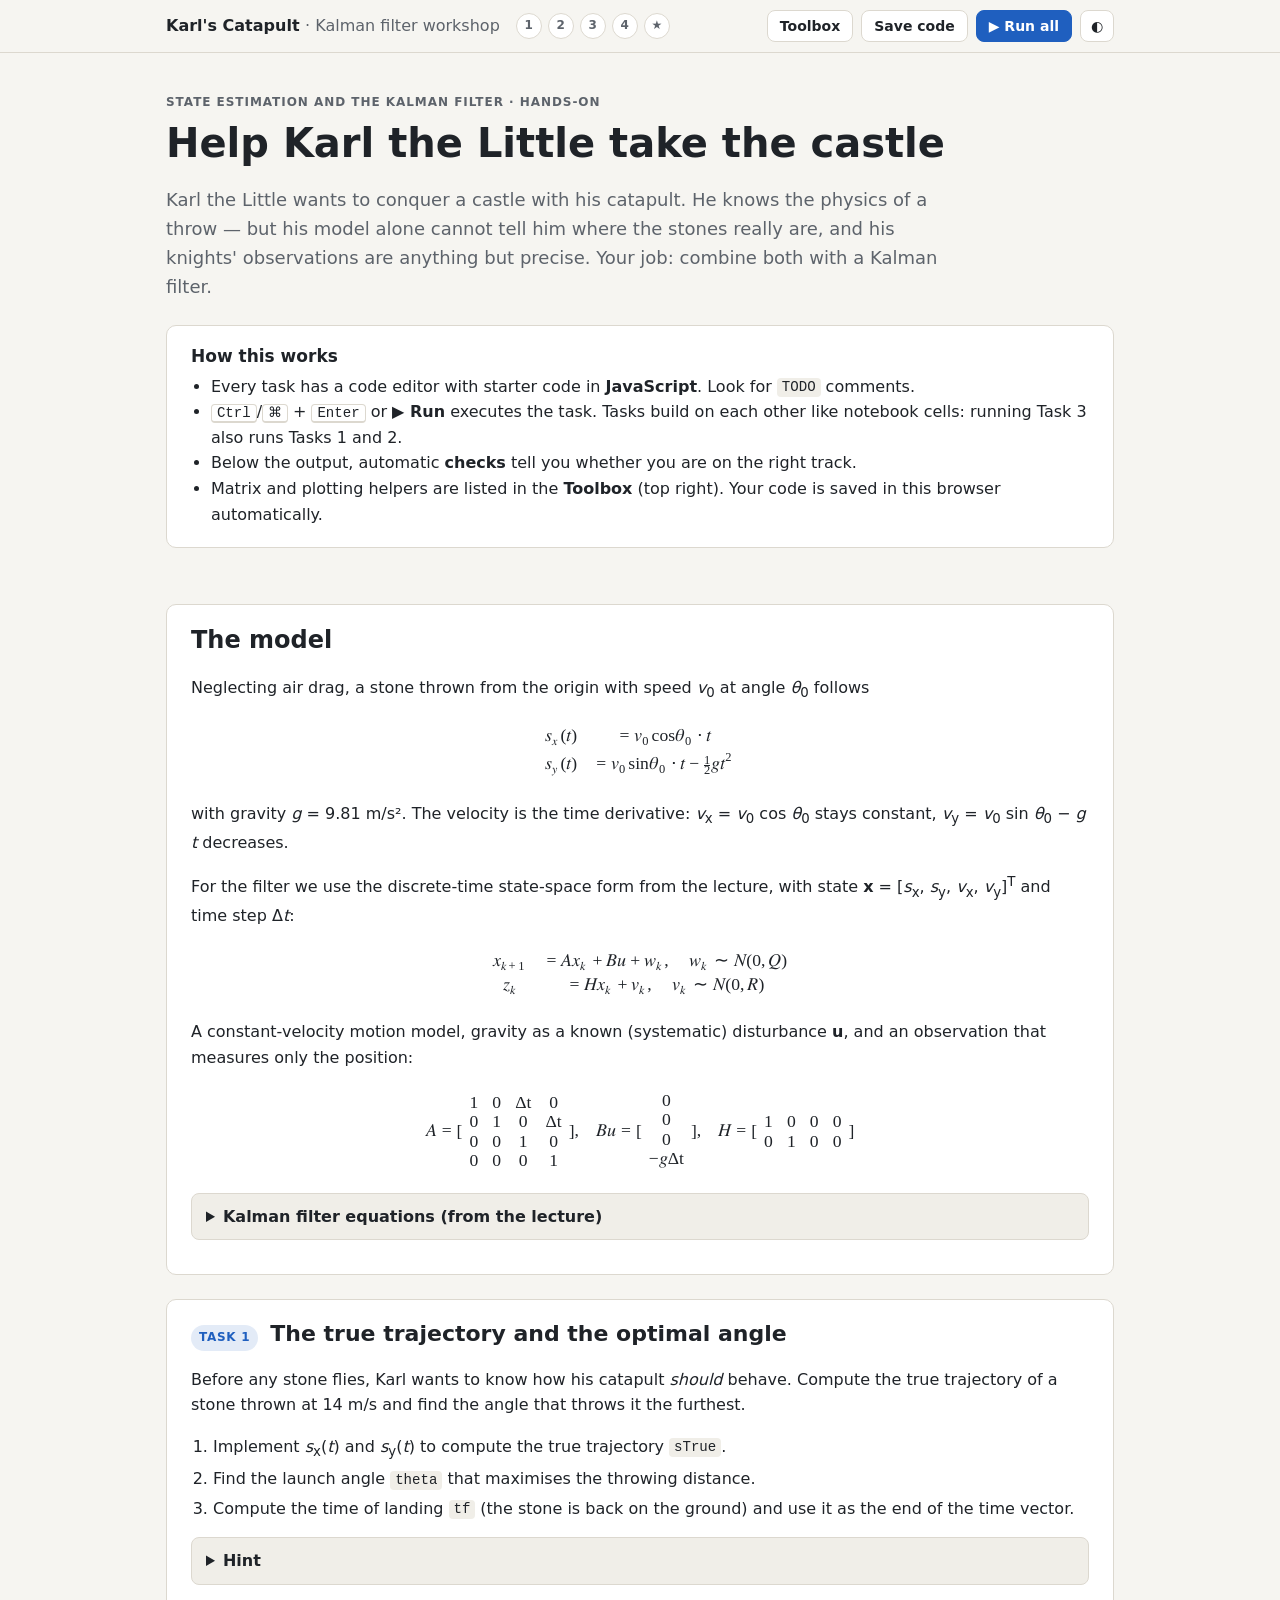
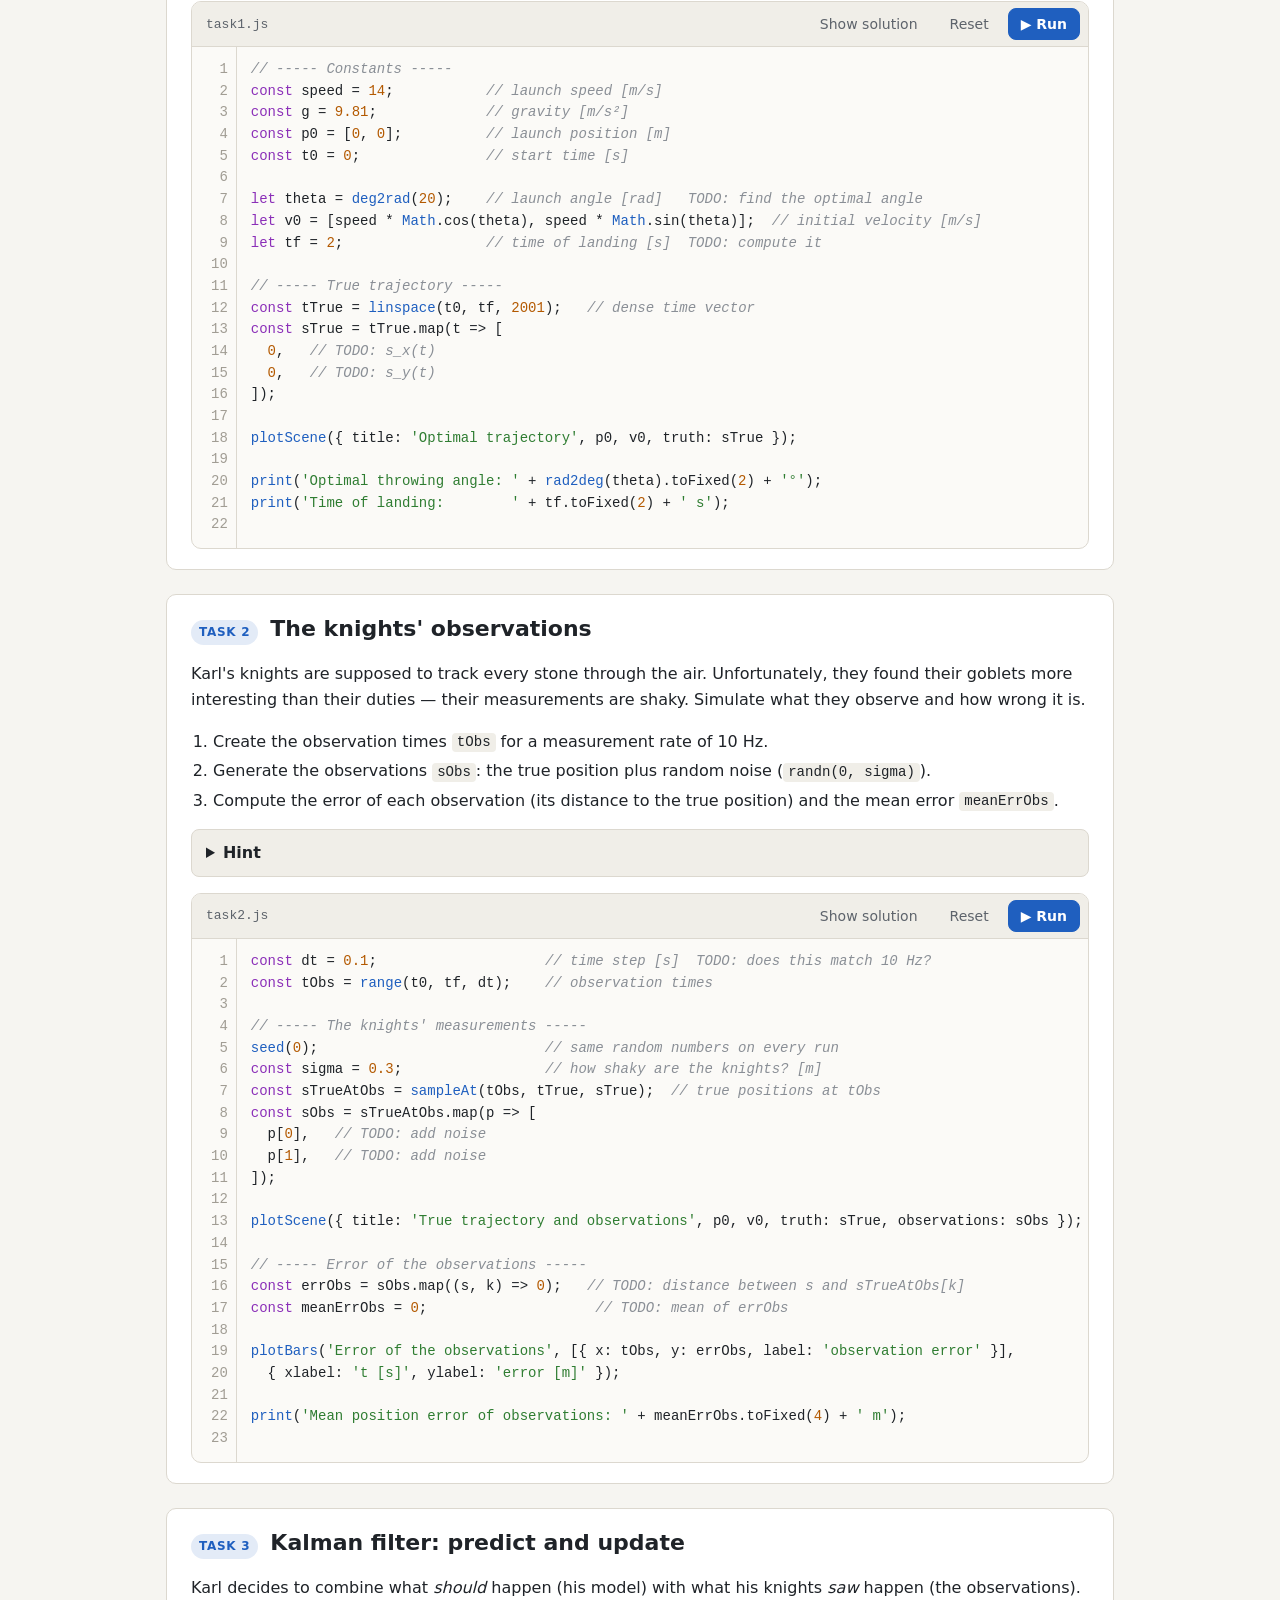
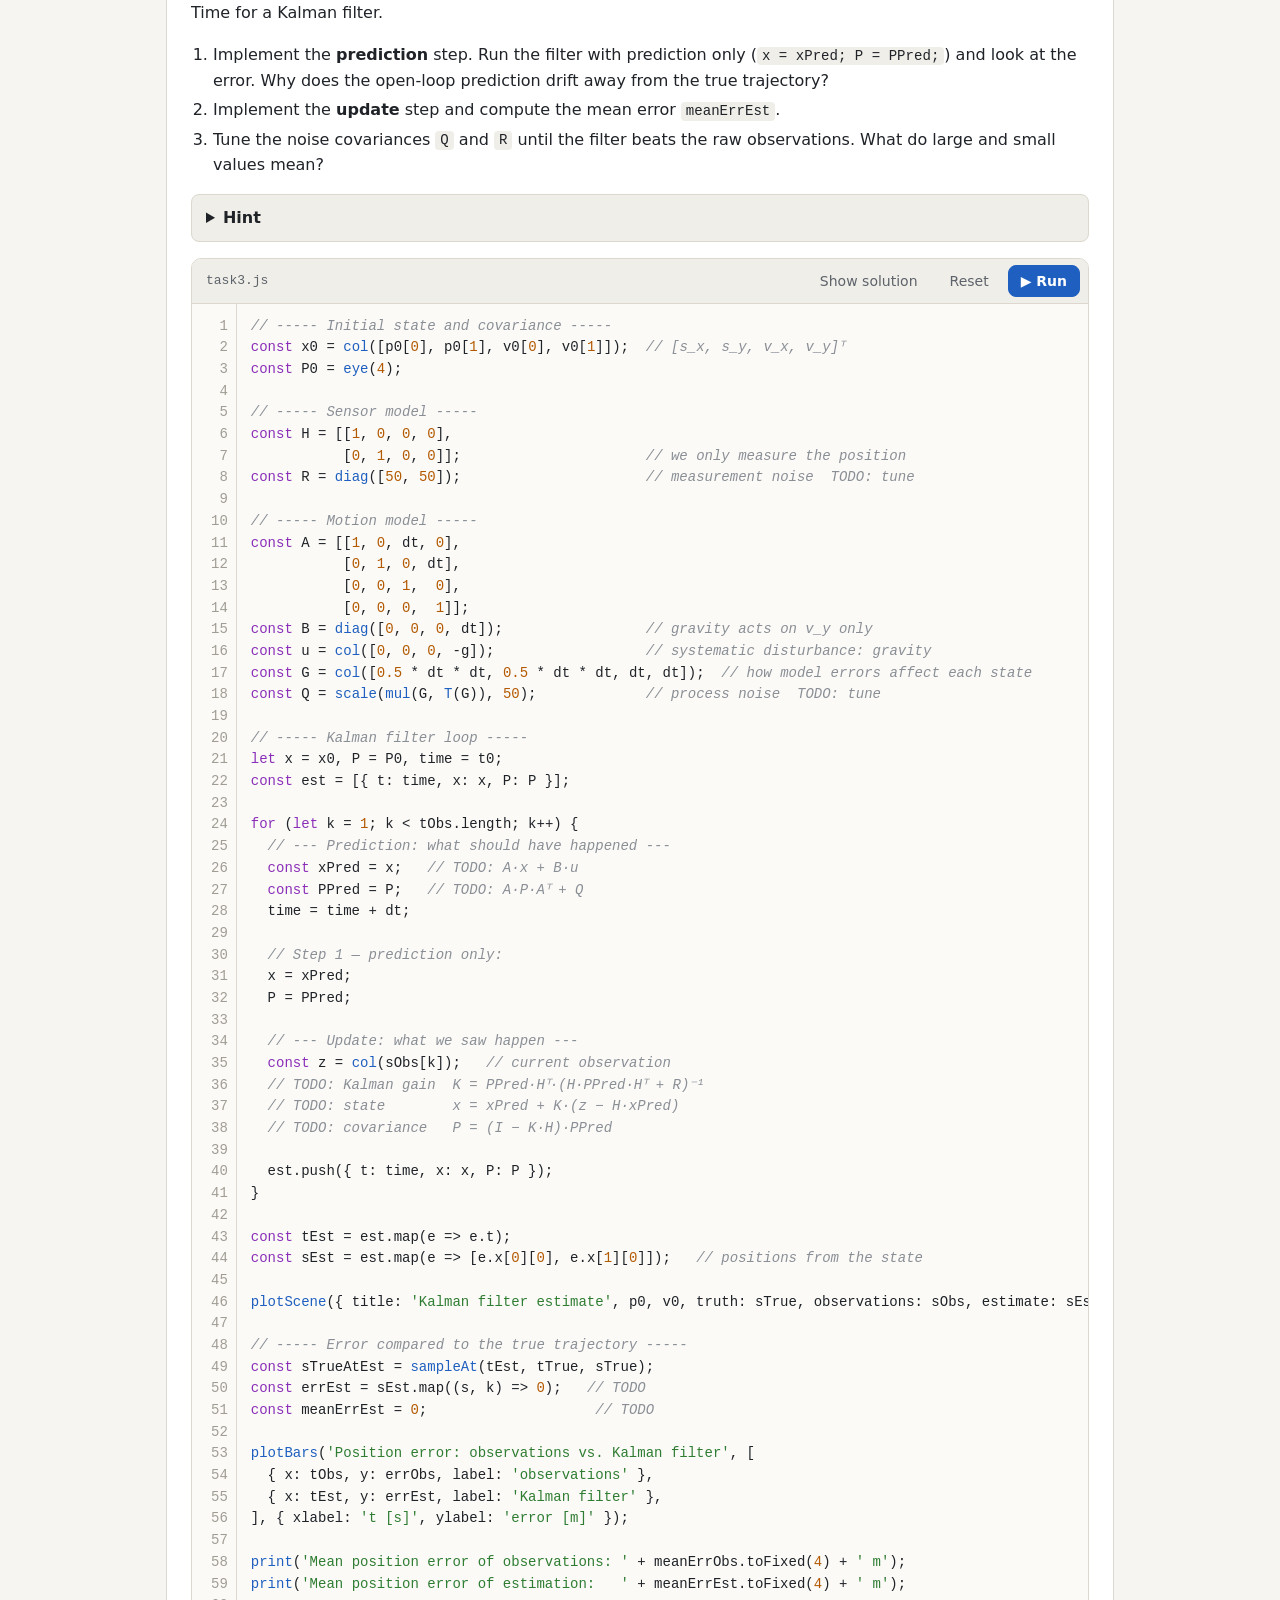
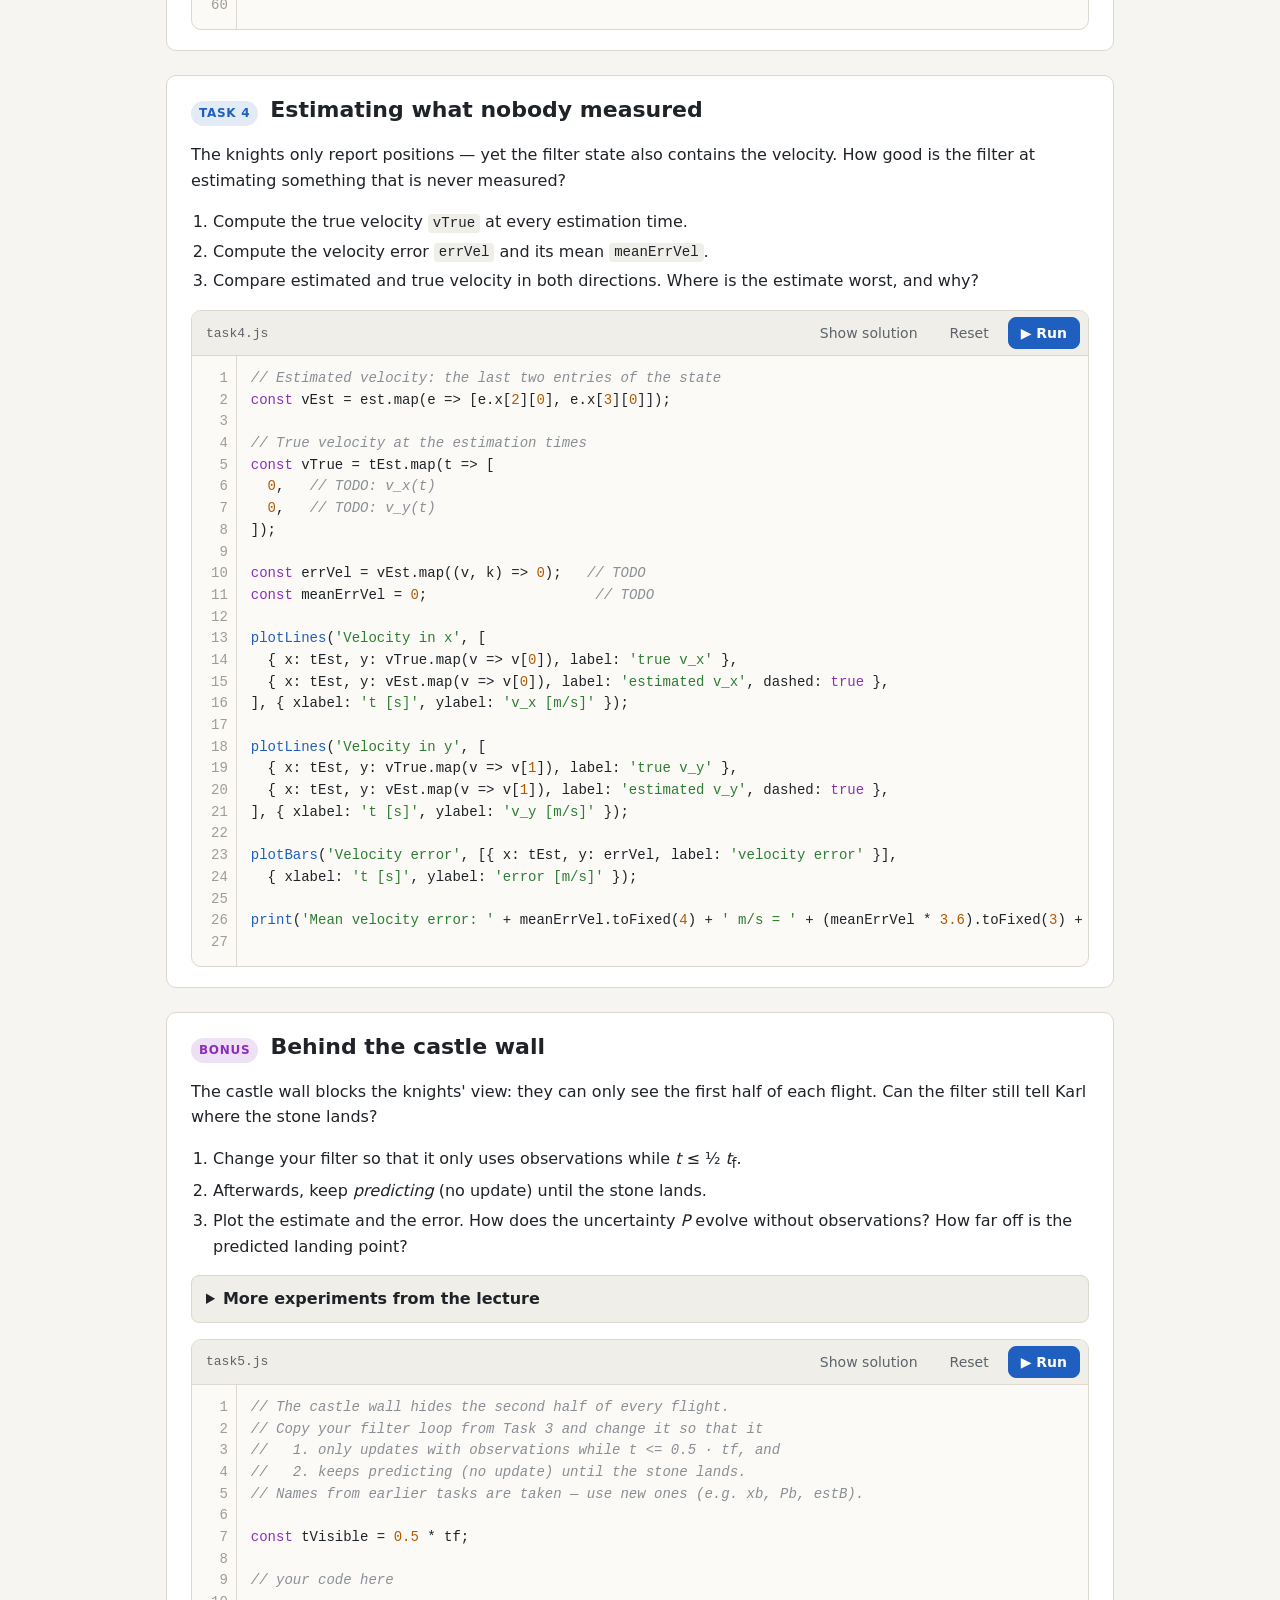
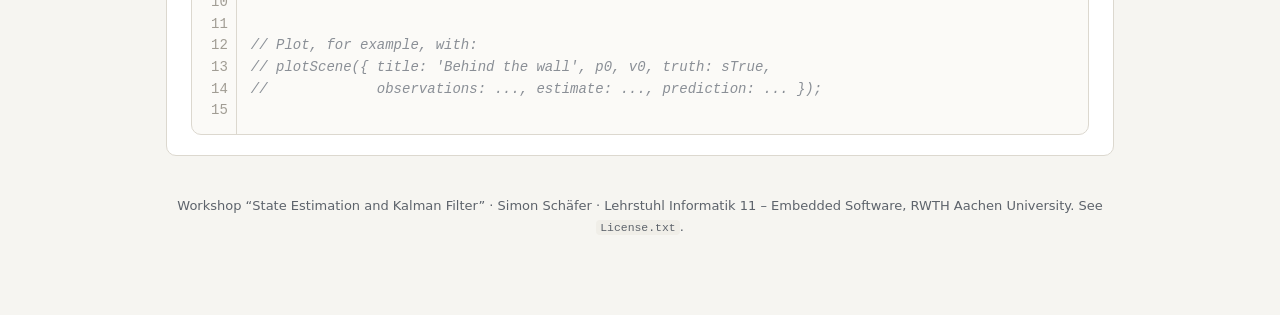
==== index.html @ f986591b "Karl's Catapult: browser-based Kalman filter workshop Converts the 2023 Jupyter notebook workshop in" ====
<!doctype html>
<html lang="en">
<head>
  <meta charset="utf-8">
  <meta name="viewport" content="width=device-width, initial-scale=1">
  <title>Karl's Catapult · Kalman Filter Workshop</title>
  <meta name="description" content="Hands-on workshop: state estimation and the Kalman filter, in the browser.">
  <link rel="stylesheet" href="css/style.css">
</head>
<body>

<header class="topbar">
  <div class="topbar-inner">
    <a class="brand" href="#top">Karl's Catapult <span>· Kalman filter workshop</span></a>
    <nav class="progress" aria-label="Tasks"></nav>
    <div class="actions">
      <button type="button" class="btn" id="open-toolbox">Toolbox</button>
      <button type="button" class="btn" id="download" title="Download all your code as one .js file">Save code</button>
      <button type="button" class="btn primary" id="run-all">▶ Run all</button>
      <button type="button" class="btn icon" id="theme" title="Toggle dark mode" aria-label="Toggle dark mode">◐</button>
    </div>
  </div>
</header>

<main id="top">

  <section class="intro">
    <p class="eyebrow">State estimation and the Kalman filter · Hands-on</p>
    <h1>Help Karl the Little take the castle</h1>
    <p class="lead">Karl the Little wants to conquer a castle with his catapult. He knows the physics of a throw — but his model alone cannot tell him where the stones really are, and his knights' observations are anything but precise. Your job: combine both with a Kalman filter.</p>

    <div class="howto">
      <h2>How this works</h2>
      <ul>
        <li>Every task has a code editor with starter code in <b>JavaScript</b>. Look for <code>TODO</code> comments.</li>
        <li><kbd>Ctrl</kbd>/<kbd>⌘</kbd> + <kbd>Enter</kbd> or <b>▶ Run</b> executes the task. Tasks build on each other like notebook cells: running Task 3 also runs Tasks 1 and 2.</li>
        <li>Below the output, automatic <b>checks</b> tell you whether you are on the right track.</li>
        <li>Matrix and plotting helpers are listed in the <b>Toolbox</b> (top right). Your code is saved in this browser automatically.</li>
      </ul>
    </div>
  </section>

  <section class="model" id="model">
    <h2>The model</h2>
    <p>Neglecting air drag, a stone thrown from the origin with speed <i>v</i><sub>0</sub> at angle <i>θ</i><sub>0</sub> follows</p>
    <math display="block">
      <mtable columnalign="right left" rowspacing="0.6em">
        <mtr><mtd><msub><mi>s</mi><mi>x</mi></msub><mo>(</mo><mi>t</mi><mo>)</mo></mtd><mtd><mo>=</mo><msub><mi>v</mi><mn>0</mn></msub><mo>⁢</mo><mi>cos</mi><mo>⁡</mo><msub><mi>θ</mi><mn>0</mn></msub><mo>⋅</mo><mi>t</mi></mtd></mtr>
        <mtr><mtd><msub><mi>s</mi><mi>y</mi></msub><mo>(</mo><mi>t</mi><mo>)</mo></mtd><mtd><mo>=</mo><msub><mi>v</mi><mn>0</mn></msub><mo>⁢</mo><mi>sin</mi><mo>⁡</mo><msub><mi>θ</mi><mn>0</mn></msub><mo>⋅</mo><mi>t</mi><mo>−</mo><mfrac><mn>1</mn><mn>2</mn></mfrac><mi>g</mi><msup><mi>t</mi><mn>2</mn></msup></mtd></mtr>
      </mtable>
    </math>
    <p>with gravity <i>g</i> = 9.81 m/s². The velocity is the time derivative: <i>v</i><sub>x</sub> = <i>v</i><sub>0</sub> cos <i>θ</i><sub>0</sub> stays constant, <i>v</i><sub>y</sub> = <i>v</i><sub>0</sub> sin <i>θ</i><sub>0</sub> − <i>g t</i> decreases.</p>

    <p>For the filter we use the discrete-time state-space form from the lecture, with state <b>x</b> = [<i>s</i><sub>x</sub>, <i>s</i><sub>y</sub>, <i>v</i><sub>x</sub>, <i>v</i><sub>y</sub>]<sup>T</sup> and time step Δ<i>t</i>:</p>
    <math display="block">
      <mtable columnalign="right left" rowspacing="0.6em">
        <mtr><mtd><msub><mi mathvariant="bold">x</mi><mrow><mi>k</mi><mo>+</mo><mn>1</mn></mrow></msub></mtd><mtd><mo>=</mo><mi mathvariant="bold">A</mi><msub><mi mathvariant="bold">x</mi><mi>k</mi></msub><mo>+</mo><mi mathvariant="bold">B</mi><mi mathvariant="bold">u</mi><mo>+</mo><msub><mi mathvariant="bold">w</mi><mi>k</mi></msub><mo>,</mo><mspace width="1em"/><msub><mi mathvariant="bold">w</mi><mi>k</mi></msub><mo>∼</mo><mi mathvariant="script">N</mi><mo>(</mo><mn>0</mn><mo>,</mo><mi mathvariant="bold">Q</mi><mo>)</mo></mtd></mtr>
        <mtr><mtd><msub><mi mathvariant="bold">z</mi><mi>k</mi></msub></mtd><mtd><mo>=</mo><mi mathvariant="bold">H</mi><msub><mi mathvariant="bold">x</mi><mi>k</mi></msub><mo>+</mo><msub><mi mathvariant="bold">v</mi><mi>k</mi></msub><mo>,</mo><mspace width="1em"/><msub><mi mathvariant="bold">v</mi><mi>k</mi></msub><mo>∼</mo><mi mathvariant="script">N</mi><mo>(</mo><mn>0</mn><mo>,</mo><mi mathvariant="bold">R</mi><mo>)</mo></mtd></mtr>
      </mtable>
    </math>
    <p>A constant-velocity motion model, gravity as a known (systematic) disturbance <b>u</b>, and an observation that measures only the position:</p>
    <math display="block">
      <mi mathvariant="bold">A</mi><mo>=</mo>
      <mrow><mo>[</mo><mtable><mtr><mtd><mn>1</mn></mtd><mtd><mn>0</mn></mtd><mtd><mi>Δt</mi></mtd><mtd><mn>0</mn></mtd></mtr><mtr><mtd><mn>0</mn></mtd><mtd><mn>1</mn></mtd><mtd><mn>0</mn></mtd><mtd><mi>Δt</mi></mtd></mtr><mtr><mtd><mn>0</mn></mtd><mtd><mn>0</mn></mtd><mtd><mn>1</mn></mtd><mtd><mn>0</mn></mtd></mtr><mtr><mtd><mn>0</mn></mtd><mtd><mn>0</mn></mtd><mtd><mn>0</mn></mtd><mtd><mn>1</mn></mtd></mtr></mtable><mo>]</mo></mrow>
      <mo>,</mo><mspace width="0.8em"/>
      <mi mathvariant="bold">B</mi><mi mathvariant="bold">u</mi><mo>=</mo>
      <mrow><mo>[</mo><mtable><mtr><mtd><mn>0</mn></mtd></mtr><mtr><mtd><mn>0</mn></mtd></mtr><mtr><mtd><mn>0</mn></mtd></mtr><mtr><mtd><mo>−</mo><mi>g</mi><mi>Δt</mi></mtd></mtr></mtable><mo>]</mo></mrow>
      <mo>,</mo><mspace width="0.8em"/>
      <mi mathvariant="bold">H</mi><mo>=</mo>
      <mrow><mo>[</mo><mtable><mtr><mtd><mn>1</mn></mtd><mtd><mn>0</mn></mtd><mtd><mn>0</mn></mtd><mtd><mn>0</mn></mtd></mtr><mtr><mtd><mn>0</mn></mtd><mtd><mn>1</mn></mtd><mtd><mn>0</mn></mtd><mtd><mn>0</mn></mtd></mtr></mtable><mo>]</mo></mrow>
    </math>

    <details class="ref">
      <summary>Kalman filter equations (from the lecture)</summary>
      <div class="kf-grid">
        <div>
          <h3>Predict <small>— what should have happened</small></h3>
          <math display="block">
            <mtable columnalign="right left" rowspacing="0.6em">
              <mtr><mtd><msubsup><mover><mi mathvariant="bold">x</mi><mo>^</mo></mover><mi>k</mi><mo>−</mo></msubsup></mtd><mtd><mo>=</mo><mi mathvariant="bold">A</mi><msub><mover><mi mathvariant="bold">x</mi><mo>^</mo></mover><mrow><mi>k</mi><mo>−</mo><mn>1</mn></mrow></msub><mo>+</mo><mi mathvariant="bold">B</mi><mi mathvariant="bold">u</mi></mtd></mtr>
              <mtr><mtd><msubsup><mi mathvariant="bold">P</mi><mi>k</mi><mo>−</mo></msubsup></mtd><mtd><mo>=</mo><mi mathvariant="bold">A</mi><msub><mi mathvariant="bold">P</mi><mrow><mi>k</mi><mo>−</mo><mn>1</mn></mrow></msub><msup><mi mathvariant="bold">A</mi><mi>T</mi></msup><mo>+</mo><mi mathvariant="bold">Q</mi></mtd></mtr>
            </mtable>
          </math>
        </div>
        <div>
          <h3>Update <small>— what we saw happen</small></h3>
          <math display="block">
            <mtable columnalign="right left" rowspacing="0.6em">
              <mtr><mtd><msub><mi mathvariant="bold">K</mi><mi>k</mi></msub></mtd><mtd><mo>=</mo><msubsup><mi mathvariant="bold">P</mi><mi>k</mi><mo>−</mo></msubsup><msup><mi mathvariant="bold">H</mi><mi>T</mi></msup><msup><mrow><mo>(</mo><mi mathvariant="bold">H</mi><msubsup><mi mathvariant="bold">P</mi><mi>k</mi><mo>−</mo></msubsup><msup><mi mathvariant="bold">H</mi><mi>T</mi></msup><mo>+</mo><mi mathvariant="bold">R</mi><mo>)</mo></mrow><mrow><mo>−</mo><mn>1</mn></mrow></msup></mtd></mtr>
              <mtr><mtd><msub><mover><mi mathvariant="bold">x</mi><mo>^</mo></mover><mi>k</mi></msub></mtd><mtd><mo>=</mo><msubsup><mover><mi mathvariant="bold">x</mi><mo>^</mo></mover><mi>k</mi><mo>−</mo></msubsup><mo>+</mo><msub><mi mathvariant="bold">K</mi><mi>k</mi></msub><mo>(</mo><msub><mi mathvariant="bold">z</mi><mi>k</mi></msub><mo>−</mo><mi mathvariant="bold">H</mi><msubsup><mover><mi mathvariant="bold">x</mi><mo>^</mo></mover><mi>k</mi><mo>−</mo></msubsup><mo>)</mo></mtd></mtr>
              <mtr><mtd><msub><mi mathvariant="bold">P</mi><mi>k</mi></msub></mtd><mtd><mo>=</mo><mo>(</mo><mi mathvariant="bold">I</mi><mo>−</mo><msub><mi mathvariant="bold">K</mi><mi>k</mi></msub><mi mathvariant="bold">H</mi><mo>)</mo><msubsup><mi mathvariant="bold">P</mi><mi>k</mi><mo>−</mo></msubsup></mtd></mtr>
            </mtable>
          </math>
        </div>
      </div>
    </details>
  </section>

  <!-- ================================================================ -->
  <section class="task" id="task-1" data-task="1" data-short="1" data-check="trajectory">
    <div class="task-head"><span class="num">Task 1</span><h2>The true trajectory and the optimal angle</h2></div>
    <p>Before any stone flies, Karl wants to know how his catapult <em>should</em> behave. Compute the true trajectory of a stone thrown at 14 m/s and find the angle that throws it the furthest.</p>
    <ol class="todo">
      <li>Implement <i>s</i><sub>x</sub>(<i>t</i>) and <i>s</i><sub>y</sub>(<i>t</i>) to compute the true trajectory <code>sTrue</code>.</li>
      <li>Find the launch angle <code>theta</code> that maximises the throwing distance.</li>
      <li>Compute the time of landing <code>tf</code> (the stone is back on the ground) and use it as the end of the time vector.</li>
    </ol>
    <details class="hint"><summary>Hint</summary>
      <p>Solve <i>s</i><sub>y</sub>(<i>t</i>) = 0 for <i>t</i> &gt; 0 to get the landing time. For the angle you can either reason analytically or loop over many angles, e.g. <code>linspace(deg2rad(1), deg2rad(89), 500)</code>, and keep the one with the largest distance (<code>argmax</code>). <code>plotLines</code> lets you plot distance over angle.</p>
    </details>
    <div class="task-body"></div>
    <script type="text/plain" class="starter">
      // ----- Constants -----
      const speed = 14;           // launch speed [m/s]
      const g = 9.81;             // gravity [m/s²]
      const p0 = [0, 0];          // launch position [m]
      const t0 = 0;               // start time [s]

      let theta = deg2rad(20);    // launch angle [rad]   TODO: find the optimal angle
      let v0 = [speed * Math.cos(theta), speed * Math.sin(theta)];  // initial velocity [m/s]
      let tf = 2;                 // time of landing [s]  TODO: compute it

      // ----- True trajectory -----
      const tTrue = linspace(t0, tf, 2001);   // dense time vector
      const sTrue = tTrue.map(t => [
        0,   // TODO: s_x(t)
        0,   // TODO: s_y(t)
      ]);

      plotScene({ title: 'Optimal trajectory', p0, v0, truth: sTrue });

      print('Optimal throwing angle: ' + rad2deg(theta).toFixed(2) + '°');
      print('Time of landing:        ' + tf.toFixed(2) + ' s');
    </script>
  </section>

  <!-- ================================================================ -->
  <section class="task" id="task-2" data-task="2" data-short="2" data-check="observations">
    <div class="task-head"><span class="num">Task 2</span><h2>The knights' observations</h2></div>
    <p>Karl's knights are supposed to track every stone through the air. Unfortunately, they found their goblets more interesting than their duties — their measurements are shaky. Simulate what they observe and how wrong it is.</p>
    <ol class="todo">
      <li>Create the observation times <code>tObs</code> for a measurement rate of 10 Hz.</li>
      <li>Generate the observations <code>sObs</code>: the true position plus random noise (<code>randn(0, sigma)</code>).</li>
      <li>Compute the error of each observation (its distance to the true position) and the mean error <code>meanErrObs</code>.</li>
    </ol>
    <details class="hint"><summary>Hint</summary>
      <p><code>dist(a, b)</code> returns the Euclidean distance between two points and <code>mean(array)</code> the average. <code>sTrueAtObs[k]</code> is the true position at time <code>tObs[k]</code>.</p>
    </details>
    <div class="task-body"></div>
    <script type="text/plain" class="starter">
      const dt = 0.1;                    // time step [s]  TODO: does this match 10 Hz?
      const tObs = range(t0, tf, dt);    // observation times

      // ----- The knights' measurements -----
      seed(0);                           // same random numbers on every run
      const sigma = 0.3;                 // how shaky are the knights? [m]
      const sTrueAtObs = sampleAt(tObs, tTrue, sTrue);  // true positions at tObs
      const sObs = sTrueAtObs.map(p => [
        p[0],   // TODO: add noise
        p[1],   // TODO: add noise
      ]);

      plotScene({ title: 'True trajectory and observations', p0, v0, truth: sTrue, observations: sObs });

      // ----- Error of the observations -----
      const errObs = sObs.map((s, k) => 0);   // TODO: distance between s and sTrueAtObs[k]
      const meanErrObs = 0;                    // TODO: mean of errObs

      plotBars('Error of the observations', [{ x: tObs, y: errObs, label: 'observation error' }],
        { xlabel: 't [s]', ylabel: 'error [m]' });

      print('Mean position error of observations: ' + meanErrObs.toFixed(4) + ' m');
    </script>
  </section>

  <!-- ================================================================ -->
  <section class="task" id="task-3" data-task="3" data-short="3" data-check="kalman">
    <div class="task-head"><span class="num">Task 3</span><h2>Kalman filter: predict and update</h2></div>
    <p>Karl decides to combine what <em>should</em> happen (his model) with what his knights <em>saw</em> happen (the observations). Time for a Kalman filter.</p>
    <ol class="todo">
      <li>Implement the <b>prediction</b> step. Run the filter with prediction only (<code>x = xPred; P = PPred;</code>) and look at the error. Why does the open-loop prediction drift away from the true trajectory?</li>
      <li>Implement the <b>update</b> step and compute the mean error <code>meanErrEst</code>.</li>
      <li>Tune the noise covariances <code>Q</code> and <code>R</code> until the filter beats the raw observations. What do large and small values mean?</li>
    </ol>
    <details class="hint"><summary>Hint</summary>
      <p>Translate the equations from <a href="#model">the model section</a> one by one. Matrix products are written <code>mul(A, B, C)</code>, sums <code>add(A, B)</code>, differences <code>sub(A, B)</code>, transposes <code>T(A)</code> and inverses <code>inv(A)</code>. For example <i>A P A</i><sup>T</sup> + <i>Q</i> becomes <code>add(mul(A, P, T(A)), Q)</code>. A good starting point for <code>R</code> is the variance of the knights' noise, <code>sigma ** 2</code>.</p>
    </details>
    <div class="task-body"></div>
    <script type="text/plain" class="starter">
      // ----- Initial state and covariance -----
      const x0 = col([p0[0], p0[1], v0[0], v0[1]]);  // [s_x, s_y, v_x, v_y]ᵀ
      const P0 = eye(4);

      // ----- Sensor model -----
      const H = [[1, 0, 0, 0],
                 [0, 1, 0, 0]];                      // we only measure the position
      const R = diag([50, 50]);                      // measurement noise  TODO: tune

      // ----- Motion model -----
      const A = [[1, 0, dt, 0],
                 [0, 1, 0, dt],
                 [0, 0, 1,  0],
                 [0, 0, 0,  1]];
      const B = diag([0, 0, 0, dt]);                 // gravity acts on v_y only
      const u = col([0, 0, 0, -g]);                  // systematic disturbance: gravity
      const G = col([0.5 * dt * dt, 0.5 * dt * dt, dt, dt]);  // how model errors affect each state
      const Q = scale(mul(G, T(G)), 50);             // process noise  TODO: tune

      // ----- Kalman filter loop -----
      let x = x0, P = P0, time = t0;
      const est = [{ t: time, x: x, P: P }];

      for (let k = 1; k < tObs.length; k++) {
        // --- Prediction: what should have happened ---
        const xPred = x;   // TODO: A·x + B·u
        const PPred = P;   // TODO: A·P·Aᵀ + Q
        time = time + dt;

        // Step 1 — prediction only:
        x = xPred;
        P = PPred;

        // --- Update: what we saw happen ---
        const z = col(sObs[k]);   // current observation
        // TODO: Kalman gain  K = PPred·Hᵀ·(H·PPred·Hᵀ + R)⁻¹
        // TODO: state        x = xPred + K·(z − H·xPred)
        // TODO: covariance   P = (I − K·H)·PPred

        est.push({ t: time, x: x, P: P });
      }

      const tEst = est.map(e => e.t);
      const sEst = est.map(e => [e.x[0][0], e.x[1][0]]);   // positions from the state

      plotScene({ title: 'Kalman filter estimate', p0, v0, truth: sTrue, observations: sObs, estimate: sEst });

      // ----- Error compared to the true trajectory -----
      const sTrueAtEst = sampleAt(tEst, tTrue, sTrue);
      const errEst = sEst.map((s, k) => 0);   // TODO
      const meanErrEst = 0;                    // TODO

      plotBars('Position error: observations vs. Kalman filter', [
        { x: tObs, y: errObs, label: 'observations' },
        { x: tEst, y: errEst, label: 'Kalman filter' },
      ], { xlabel: 't [s]', ylabel: 'error [m]' });

      print('Mean position error of observations: ' + meanErrObs.toFixed(4) + ' m');
      print('Mean position error of estimation:   ' + meanErrEst.toFixed(4) + ' m');
    </script>
  </section>

  <!-- ================================================================ -->
  <section class="task" id="task-4" data-task="4" data-short="4" data-check="velocity">
    <div class="task-head"><span class="num">Task 4</span><h2>Estimating what nobody measured</h2></div>
    <p>The knights only report positions — yet the filter state also contains the velocity. How good is the filter at estimating something that is never measured?</p>
    <ol class="todo">
      <li>Compute the true velocity <code>vTrue</code> at every estimation time.</li>
      <li>Compute the velocity error <code>errVel</code> and its mean <code>meanErrVel</code>.</li>
      <li>Compare estimated and true velocity in both directions. Where is the estimate worst, and why?</li>
    </ol>
    <div class="task-body"></div>
    <script type="text/plain" class="starter">
      // Estimated velocity: the last two entries of the state
      const vEst = est.map(e => [e.x[2][0], e.x[3][0]]);

      // True velocity at the estimation times
      const vTrue = tEst.map(t => [
        0,   // TODO: v_x(t)
        0,   // TODO: v_y(t)
      ]);

      const errVel = vEst.map((v, k) => 0);   // TODO
      const meanErrVel = 0;                    // TODO

      plotLines('Velocity in x', [
        { x: tEst, y: vTrue.map(v => v[0]), label: 'true v_x' },
        { x: tEst, y: vEst.map(v => v[0]), label: 'estimated v_x', dashed: true },
      ], { xlabel: 't [s]', ylabel: 'v_x [m/s]' });

      plotLines('Velocity in y', [
        { x: tEst, y: vTrue.map(v => v[1]), label: 'true v_y' },
        { x: tEst, y: vEst.map(v => v[1]), label: 'estimated v_y', dashed: true },
      ], { xlabel: 't [s]', ylabel: 'v_y [m/s]' });

      plotBars('Velocity error', [{ x: tEst, y: errVel, label: 'velocity error' }],
        { xlabel: 't [s]', ylabel: 'error [m/s]' });

      print('Mean velocity error: ' + meanErrVel.toFixed(4) + ' m/s = ' + (meanErrVel * 3.6).toFixed(3) + ' km/h');
    </script>
  </section>

  <!-- ================================================================ -->
  <section class="task bonus" id="task-5" data-task="5" data-short="★">
    <div class="task-head"><span class="num">Bonus</span><h2>Behind the castle wall</h2></div>
    <p>The castle wall blocks the knights' view: they can only see the first half of each flight. Can the filter still tell Karl where the stone lands?</p>
    <ol class="todo">
      <li>Change your filter so that it only uses observations while <i>t</i> ≤ ½ <i>t</i><sub>f</sub>.</li>
      <li>Afterwards, keep <em>predicting</em> (no update) until the stone lands.</li>
      <li>Plot the estimate and the error. How does the uncertainty <i>P</i> evolve without observations? How far off is the predicted landing point?</li>
    </ol>
    <details class="hint"><summary>More experiments from the lecture</summary>
      <ul>
        <li><b>Wrong initial value:</b> start the filter with a wrong <code>x0</code> (e.g. zero velocity) and a large <code>P0</code>. How fast does it converge?</li>
        <li><b>Strong winds high up:</b> add a horizontal disturbance to the true trajectory above a certain height. Which of <code>Q</code> or <code>R</code> helps the filter cope?</li>
        <li><b>Model mismatch:</b> set <code>u</code> to zero (Karl forgot gravity). What happens with small and large <code>Q</code>?</li>
      </ul>
    </details>
    <div class="task-body"></div>
    <script type="text/plain" class="starter">
      // The castle wall hides the second half of every flight.
      // Copy your filter loop from Task 3 and change it so that it
      //   1. only updates with observations while t <= 0.5 · tf, and
      //   2. keeps predicting (no update) until the stone lands.
      // Names from earlier tasks are taken — use new ones (e.g. xb, Pb, estB).

      const tVisible = 0.5 * tf;

      // your code here


      // Plot, for example, with:
      // plotScene({ title: 'Behind the wall', p0, v0, truth: sTrue,
      //             observations: ..., estimate: ..., prediction: ... });
    </script>
  </section>

  <footer class="foot">
    <p>Workshop “State Estimation and Kalman Filter” · Simon Schäfer · Lehrstuhl Informatik 11 – Embedded Software, RWTH Aachen University. See <code>License.txt</code>.</p>
  </footer>
</main>

<dialog id="toolbox" aria-labelledby="toolbox-title">
  <div class="dlg-head">
    <h2 id="toolbox-title">Toolbox</h2>
    <button type="button" class="btn icon" data-close aria-label="Close">✕</button>
  </div>
  <div class="dlg-body">
    <p>Matrices are arrays of rows: <code>[[1, 2], [3, 4]]</code>. Column vectors are n×1 matrices made with <code>col([…])</code>. Points are plain arrays <code>[x, y]</code>.</p>
    <h3>Matrices</h3>
    <table>
      <tr><td><code>eye(n)</code></td><td>n×n identity matrix</td></tr>
      <tr><td><code>zeros(r, c)</code>, <code>ones(r, c)</code></td><td>matrix of zeros / ones</td></tr>
      <tr><td><code>diag([a, b, …])</code></td><td>diagonal matrix</td></tr>
      <tr><td><code>col([a, b, …])</code></td><td>column vector</td></tr>
      <tr><td><code>mul(A, B, …)</code></td><td>matrix product A·B·… (numbers act as scalars)</td></tr>
      <tr><td><code>add(A, B, …)</code>, <code>sub(A, B)</code></td><td>element-wise sum / difference</td></tr>
      <tr><td><code>scale(A, k)</code></td><td>k·A</td></tr>
      <tr><td><code>T(A)</code></td><td>transpose Aᵀ</td></tr>
      <tr><td><code>inv(A)</code></td><td>inverse A⁻¹</td></tr>
      <tr><td><code>x[i][0]</code></td><td>i-th entry of a column vector (0-based)</td></tr>
    </table>
    <h3>Arrays &amp; numbers</h3>
    <table>
      <tr><td><code>range(a, b, step)</code></td><td>[a, a+step, …) without b — like <code>numpy.arange</code></td></tr>
      <tr><td><code>linspace(a, b, n)</code></td><td>n evenly spaced values from a to b</td></tr>
      <tr><td><code>sampleAt(tq, t, points)</code></td><td>interpolate a trajectory at times tq</td></tr>
      <tr><td><code>interp(x, xp, fp)</code></td><td>linear interpolation — like <code>numpy.interp</code></td></tr>
      <tr><td><code>dist(a, b)</code>, <code>norm(v)</code></td><td>Euclidean distance / length</td></tr>
      <tr><td><code>mean(arr)</code>, <code>sum</code>, <code>max</code>, <code>min</code>, <code>argmax</code></td><td>statistics of an array</td></tr>
      <tr><td><code>deg2rad(d)</code>, <code>rad2deg(r)</code></td><td>angle conversion</td></tr>
      <tr><td><code>seed(n)</code>, <code>randn(mu, sigma)</code>, <code>rand()</code></td><td>reproducible random numbers</td></tr>
      <tr><td><code>arr.map(f)</code>, <code>arr.filter(f)</code></td><td>JavaScript: transform / select elements</td></tr>
    </table>
    <h3>Output</h3>
    <table>
      <tr><td><code>print(a, b, …)</code></td><td>print numbers, arrays or matrices</td></tr>
      <tr><td><code>plotScene({ title, p0, v0, truth, observations, estimate, prediction })</code></td><td>the catapult scene; trajectories are arrays of [x, y] points</td></tr>
      <tr><td><code>plotLines(title, [{ x, y, label, dashed }], { xlabel, ylabel })</code></td><td>line chart</td></tr>
      <tr><td><code>plotBars(title, [{ x, y, label }], { xlabel, ylabel })</code></td><td>bar chart</td></tr>
    </table>
    <h3>Editor</h3>
    <table>
      <tr><td><kbd>Ctrl</kbd>/<kbd>⌘</kbd>+<kbd>Enter</kbd></td><td>run up to this task</td></tr>
      <tr><td><kbd>Ctrl</kbd>/<kbd>⌘</kbd>+<kbd>/</kbd></td><td>comment / uncomment lines</td></tr>
      <tr><td><kbd>Tab</kbd>, <kbd>Shift</kbd>+<kbd>Tab</kbd></td><td>indent / outdent (<kbd>Esc</kbd> then <kbd>Tab</kbd> leaves the editor)</td></tr>
      <tr><td><kbd>Ctrl</kbd>/<kbd>⌘</kbd>+<kbd>Z</kbd></td><td>undo (also undoes Reset and Show solution)</td></tr>
    </table>
  </div>
</dialog>

<script src="js/linalg.js"></script>
<script src="js/plot.js"></script>
<script src="js/editor.js"></script>
<script src="js/errors.js"></script>
<!-- Remove the next line to hide the "Show solution" buttons. -->
<script src="solutions/solutions.js"></script>
<script src="js/app.js"></script>
</body>
</html>
---- css/style.css ----
/* ---------- Tokens ---------- */
:root {
  --bg: #f6f5f1;
  --surface: #ffffff;
  --surface-2: #f0eee8;
  --border: #dcd8cf;
  --text: #1f2328;
  --muted: #5d636b;
  --accent: #1f5fbf;
  --accent-text: #ffffff;
  --ok: #1a7f37;
  --warn: #9a6700;
  --err: #c0302b;
  --err-bg: #fdecea;

  --code-bg: #fbfaf7;
  --code-gutter: #a19d94;
  --tk-kw: #8b2fb8;
  --tk-fn: #1f5fbf;
  --tk-str: #2f7d32;
  --tk-num: #b35900;
  --tk-com: #8a8f96;

  --c-truth: #e08a00;
  --c-obs: #d1392f;
  --c-est: #1f5fbf;
  --c-pred: #8b2fb8;
  --c-init: #1f5fbf;
  --c0: #1f5fbf; --c1: #e08a00; --c2: #2f8f46; --c3: #d1392f; --c4: #8b2fb8; --c5: #6b7280;
  --grid: #e7e4dd;
  --scene-ground: #e9e3d3;
  --scene-castle: #c9c1ae;

  --radius: 10px;
  --mono: ui-monospace, "SF Mono", SFMono-Regular, Menlo, Consolas, "Liberation Mono", monospace;
  --sans: system-ui, -apple-system, "Segoe UI", Roboto, "Helvetica Neue", Arial, sans-serif;
  color-scheme: light;
}

@media (prefers-color-scheme: dark) {
  :root:not([data-theme="light"]) {
    --bg: #15171a; --surface: #1d2024; --surface-2: #24282d; --border: #343a41;
    --text: #e6e8eb; --muted: #9aa3ad; --accent: #5b9cf5; --accent-text: #0d1117;
    --ok: #4cc26a; --warn: #d6a33a; --err: #ff6b61; --err-bg: #3a1d1c;
    --code-bg: #181b1f; --code-gutter: #5f6873;
    --tk-kw: #d29bf5; --tk-fn: #74aef7; --tk-str: #8fd18f; --tk-num: #f0a35e; --tk-com: #7c858f;
    --c-truth: #f2a23a; --c-obs: #ff6b61; --c-est: #5b9cf5; --c-pred: #d29bf5; --c-init: #5b9cf5;
    --c0: #5b9cf5; --c1: #f2a23a; --c2: #4cc26a; --c3: #ff6b61; --c4: #d29bf5; --c5: #9aa3ad;
    --grid: #2a2f35; --scene-ground: #2b2a24; --scene-castle: #4a4638;
    color-scheme: dark;
  }
}
:root[data-theme="dark"] {
  --bg: #15171a; --surface: #1d2024; --surface-2: #24282d; --border: #343a41;
  --text: #e6e8eb; --muted: #9aa3ad; --accent: #5b9cf5; --accent-text: #0d1117;
  --ok: #4cc26a; --warn: #d6a33a; --err: #ff6b61; --err-bg: #3a1d1c;
  --code-bg: #181b1f; --code-gutter: #5f6873;
  --tk-kw: #d29bf5; --tk-fn: #74aef7; --tk-str: #8fd18f; --tk-num: #f0a35e; --tk-com: #7c858f;
  --c-truth: #f2a23a; --c-obs: #ff6b61; --c-est: #5b9cf5; --c-pred: #d29bf5; --c-init: #5b9cf5;
  --c0: #5b9cf5; --c1: #f2a23a; --c2: #4cc26a; --c3: #ff6b61; --c4: #d29bf5; --c5: #9aa3ad;
  --grid: #2a2f35; --scene-ground: #2b2a24; --scene-castle: #4a4638;
  color-scheme: dark;
}

/* ---------- Base ---------- */
* { box-sizing: border-box; }
html { scroll-padding-top: 72px; }
body {
  margin: 0;
  background: var(--bg);
  color: var(--text);
  font: 16px/1.6 var(--sans);
  -webkit-text-size-adjust: 100%;
}
main { max-width: 980px; margin: 0 auto; padding: 0 16px 64px; }
h1, h2, h3 { line-height: 1.25; }
a { color: var(--accent); }
code, kbd { font-family: var(--mono); font-size: 0.88em; }
code { background: var(--surface-2); padding: 0.1em 0.35em; border-radius: 4px; }
kbd { border: 1px solid var(--border); border-bottom-width: 2px; border-radius: 4px; padding: 0 0.35em; background: var(--surface); }
math { font-size: 1.1em; }
math[display="block"] { margin: 1em 0; overflow-x: auto; overflow-y: hidden; padding: 0.2em 0; }

/* ---------- Top bar ---------- */
.topbar {
  position: sticky; top: 0; z-index: 10;
  background: color-mix(in srgb, var(--bg) 88%, transparent);
  backdrop-filter: blur(8px);
  border-bottom: 1px solid var(--border);
}
.topbar-inner {
  max-width: 980px; margin: 0 auto; padding: 10px 16px;
  display: flex; align-items: center; gap: 16px; flex-wrap: wrap;
}
.brand { font-weight: 700; text-decoration: none; color: var(--text); white-space: nowrap; }
.brand span { font-weight: 400; color: var(--muted); }
.progress { display: flex; gap: 6px; }
.actions { margin-left: auto; display: flex; gap: 8px; flex-wrap: wrap; }

.dot {
  width: 26px; height: 26px; border-radius: 50%;
  display: inline-grid; place-items: center;
  font-size: 12px; font-weight: 600; text-decoration: none;
  color: var(--muted); border: 1.5px solid var(--border); background: var(--surface);
}
.dot.st-ok { border-color: var(--accent); color: var(--accent); }
.dot.st-done { background: var(--ok); border-color: var(--ok); color: #fff; }
.dot.st-error { background: var(--err); border-color: var(--err); color: #fff; }

.btn {
  font: 600 14px/1 var(--sans);
  padding: 8px 12px; border-radius: 8px;
  border: 1px solid var(--border); background: var(--surface); color: var(--text);
  cursor: pointer; white-space: nowrap;
}
.btn:hover { border-color: var(--muted); }
.btn:focus-visible, .dot:focus-visible, summary:focus-visible { outline: 2px solid var(--accent); outline-offset: 2px; }
.btn.primary { background: var(--accent); border-color: var(--accent); color: var(--accent-text); }
.btn.primary:hover { filter: brightness(1.08); }
.btn.ghost { background: transparent; border-color: transparent; color: var(--muted); font-weight: 500; }
.btn.ghost:hover { color: var(--text); border-color: var(--border); }
.btn.icon { width: 34px; padding: 8px 0; }

/* ---------- Intro & model ---------- */
.intro { padding: 40px 0 8px; }
.eyebrow { text-transform: uppercase; letter-spacing: 0.08em; font-size: 12px; font-weight: 700; color: var(--muted); margin: 0; }
.intro h1 { font-size: clamp(28px, 5vw, 40px); margin: 6px 0 12px; }
.lead { font-size: 18px; color: var(--muted); max-width: 70ch; }
.howto, .model, .task {
  background: var(--surface); border: 1px solid var(--border); border-radius: var(--radius);
  padding: 20px 24px; margin: 24px 0;
}
.howto { margin-top: 24px; }
.howto h2 { font-size: 17px; margin: 0 0 6px; }
.howto ul { margin: 0; padding-left: 20px; }
.model h2 { margin-top: 0; }

details.ref, details.hint {
  border: 1px solid var(--border); border-radius: 8px; background: var(--surface-2);
  padding: 0 14px; margin: 14px 0;
}
details > summary { cursor: pointer; font-weight: 600; padding: 10px 0; }
details[open] > summary { border-bottom: 1px solid var(--border); margin-bottom: 8px; }
.kf-grid { display: grid; grid-template-columns: 1fr 1fr; gap: 8px 24px; }
.kf-grid h3 { font-size: 15px; margin: 8px 0 0; }
.kf-grid small { font-weight: 400; color: var(--muted); }

/* ---------- Tasks ---------- */
.task-head { display: flex; align-items: baseline; gap: 12px; flex-wrap: wrap; }
.task-head h2 { margin: 0; font-size: 22px; }
.num {
  font-size: 12px; font-weight: 700; letter-spacing: 0.06em; text-transform: uppercase;
  color: var(--accent); background: color-mix(in srgb, var(--accent) 12%, transparent);
  padding: 3px 8px; border-radius: 999px;
}
.task.bonus .num { color: var(--c-pred); background: color-mix(in srgb, var(--c-pred) 14%, transparent); }
ol.todo { padding-left: 22px; }
ol.todo li { margin: 4px 0; }

.cell { margin-top: 16px; border: 1px solid var(--border); border-radius: var(--radius); overflow: hidden; background: var(--code-bg); }
.cell-bar {
  display: flex; align-items: center; gap: 6px; flex-wrap: wrap;
  padding: 6px 8px 6px 14px; background: var(--surface-2); border-bottom: 1px solid var(--border);
}
.cell-name { font: 13px var(--mono); color: var(--muted); }
.cell-status { font-size: 13px; font-weight: 600; margin-left: 8px; }
.st-ok { color: var(--accent); }
.st-done { color: var(--ok); }
.st-error { color: var(--err); }
.st-skipped, .st-edited { color: var(--muted); font-weight: 500; }
.spacer { flex: 1; }

/* ---------- Editor ---------- */
.editor { display: flex; font: 14px/1.55 var(--mono); tab-size: 2; }
.ed-gutter {
  flex: none; padding: 12px 8px 12px 12px; text-align: right; user-select: none;
  color: var(--code-gutter); min-width: 3.2em; border-right: 1px solid var(--border);
}
.ed-gutter .err { color: #fff; background: var(--err); border-radius: 3px; padding: 0 3px; margin-right: -3px; }
.ed-body { position: relative; flex: 1; overflow-x: auto; overflow-y: hidden; }
.ed-hl, .ed-input {
  margin: 0; padding: 12px 14px; border: 0;
  font: inherit; line-height: inherit; letter-spacing: normal; tab-size: 2;
  white-space: pre; overflow-wrap: normal; word-break: normal;
}
.ed-hl { color: var(--text); pointer-events: none; min-width: 100%; display: inline-block; }
.ed-input {
  position: absolute; inset: 0 auto auto 0;
  color: transparent; background: transparent; caret-color: var(--text);
  resize: none; overflow: hidden; outline: none;
}
.ed-input::selection { background: color-mix(in srgb, var(--accent) 30%, transparent); color: transparent; }
.cell:focus-within { border-color: var(--accent); box-shadow: 0 0 0 3px color-mix(in srgb, var(--accent) 18%, transparent); }
.tk-kw { color: var(--tk-kw); }
.tk-fn { color: var(--tk-fn); }
.tk-str { color: var(--tk-str); }
.tk-num { color: var(--tk-num); }
.tk-com { color: var(--tk-com); font-style: italic; }

/* ---------- Output ---------- */
.cell-out { border-top: 1px solid var(--border); background: var(--surface); padding: 12px 14px; }
.out-text { margin: 2px 0; font: 14px/1.5 var(--mono); white-space: pre-wrap; }
.out-fig { margin: 10px 0; }
.out-error {
  background: var(--err-bg); border: 1px solid color-mix(in srgb, var(--err) 35%, transparent);
  border-left: 4px solid var(--err); border-radius: 6px; padding: 12px 14px; margin: 6px 0;
}
.err-title { font-weight: 700; color: var(--err); }
.err-code {
  margin: 8px 0; padding: 8px 10px; border-radius: 4px; overflow-x: auto;
  background: var(--code-bg); color: var(--text); font: 13.5px/1.5 var(--mono); white-space: pre;
}
.err-explain { margin: 8px 0 4px; }
.err-fixes { margin: 4px 0; padding-left: 20px; }
.err-fixes li { margin: 2px 0; }
.err-fixes li::marker { content: "→ "; color: var(--err); }
.err-foot { display: flex; align-items: center; gap: 10px; flex-wrap: wrap; margin-top: 8px; }
.err-foot .btn { padding: 5px 8px; color: var(--err); border-color: color-mix(in srgb, var(--err) 40%, transparent); }
.err-raw { background: none; padding: 0; font-size: 12px; color: var(--muted); }
.checks { list-style: none; margin: 8px 0 0; padding: 0; }
.checks:empty { display: none; }
.checks li { padding: 3px 0 3px 26px; position: relative; font-size: 15px; }
.checks li::before { position: absolute; left: 2px; font-weight: 700; }
.checks li.ok::before { content: "✓"; color: var(--ok); }
.checks li.todo::before { content: "○"; color: var(--warn); }
.checks li.todo { color: var(--muted); }

/* ---------- Charts ---------- */
svg.chart { width: 100%; height: auto; display: block; font-family: var(--sans); }
.c-title { font-size: 15px; font-weight: 700; fill: var(--text); }
.c-label { font-size: 13px; fill: var(--muted); }
.c-axis text { font-size: 11.5px; fill: var(--muted); font-variant-numeric: tabular-nums; }
.c-grid line { stroke: var(--grid); stroke-width: 1; }
.c-frame { fill: none; stroke: var(--border); }
.c-legend > rect { fill: var(--surface); stroke: var(--border); opacity: 0.92; }
.c-legend text { font-size: 12px; fill: var(--text); }

.s-line, .c-legend .s-line line, .c-legend .s-arrow line { fill: none; stroke-width: 2.2; stroke-linejoin: round; stroke-linecap: round; }
.s-dashed, .c-legend .s-dashed line { stroke-dasharray: 6 4; }
.s-scatter circle { fill-opacity: 0.75; }
.s-bar rect { fill-opacity: 0.75; }
.s-arrow line { stroke-width: 2; }

.s-truth { stroke: var(--c-truth); fill: var(--c-truth); }
.s-obs { stroke: var(--c-obs); fill: var(--c-obs); }
.s-est { stroke: var(--c-est); fill: var(--c-est); }
.s-pred { stroke: var(--c-pred); fill: var(--c-pred); }
.s-init { stroke: var(--c-init); fill: var(--c-init); }
.s-c0 { stroke: var(--c0); fill: var(--c0); } .s-c1 { stroke: var(--c1); fill: var(--c1); }
.s-c2 { stroke: var(--c2); fill: var(--c2); } .s-c3 { stroke: var(--c3); fill: var(--c3); }
.s-c4 { stroke: var(--c4); fill: var(--c4); } .s-c5 { stroke: var(--c5); fill: var(--c5); }
path.s-line { fill: none; }
.s-scatter circle, .s-bar rect { stroke: none; }

.scene-ground { fill: var(--scene-ground); }
.scene-castle rect { fill: var(--scene-castle); }
.scene-gate { fill: var(--scene-ground); }
.scene-catapult rect { fill: var(--scene-castle); }
.scene-catapult line { stroke: var(--scene-castle); stroke-width: 4; stroke-linecap: round; }

/* ---------- Toolbox dialog ---------- */
dialog {
  width: min(760px, calc(100vw - 32px)); max-height: calc(100vh - 48px);
  padding: 0; border: 1px solid var(--border); border-radius: 12px;
  background: var(--surface); color: var(--text);
}
dialog::backdrop { background: rgb(0 0 0 / 0.4); }
.dlg-head {
  display: flex; justify-content: space-between; align-items: center;
  padding: 12px 16px 12px 20px; border-bottom: 1px solid var(--border);
  position: sticky; top: 0; background: var(--surface);
}
.dlg-head h2 { margin: 0; font-size: 18px; }
.dlg-body { padding: 4px 20px 20px; }
.dlg-body h3 { font-size: 14px; text-transform: uppercase; letter-spacing: 0.06em; color: var(--muted); margin: 18px 0 6px; }
.dlg-body table { width: 100%; border-collapse: collapse; font-size: 14px; }
.dlg-body td { padding: 6px 8px; border-top: 1px solid var(--border); vertical-align: top; }
.dlg-body td:first-child { width: 48%; }
.dlg-body td code { background: none; padding: 0; overflow-wrap: anywhere; }

.foot { color: var(--muted); font-size: 13px; text-align: center; margin-top: 40px; }

/* ---------- Small screens ---------- */
@media (max-width: 720px) {
  .brand span { display: none; }
  .howto, .model, .task { padding: 16px; }
  .kf-grid { grid-template-columns: 1fr; }
  .editor { font-size: 13px; }
  .ed-gutter { min-width: 2.6em; padding-left: 6px; }
  .dlg-body td:first-child { width: auto; }
  .dlg-body tr { display: grid; }
  .dlg-body td + td { border-top: 0; padding-top: 0; color: var(--muted); }
}
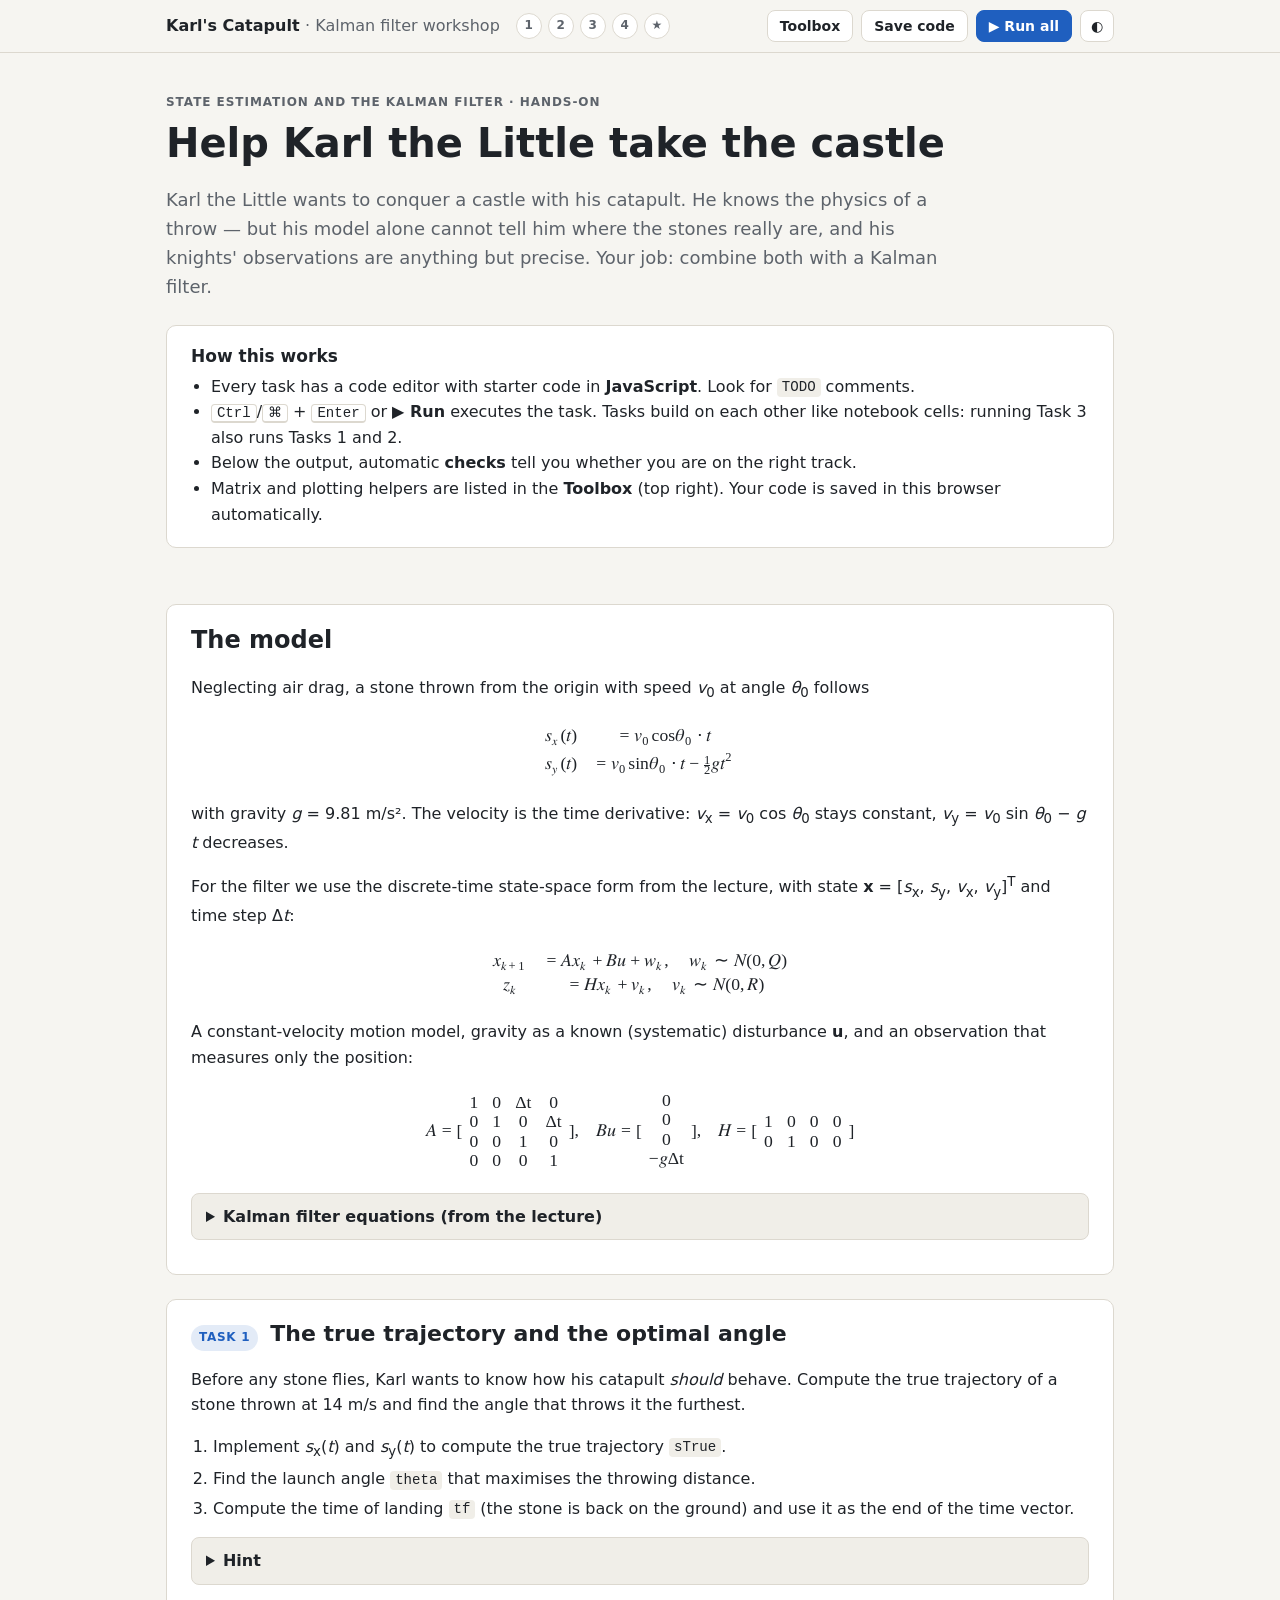
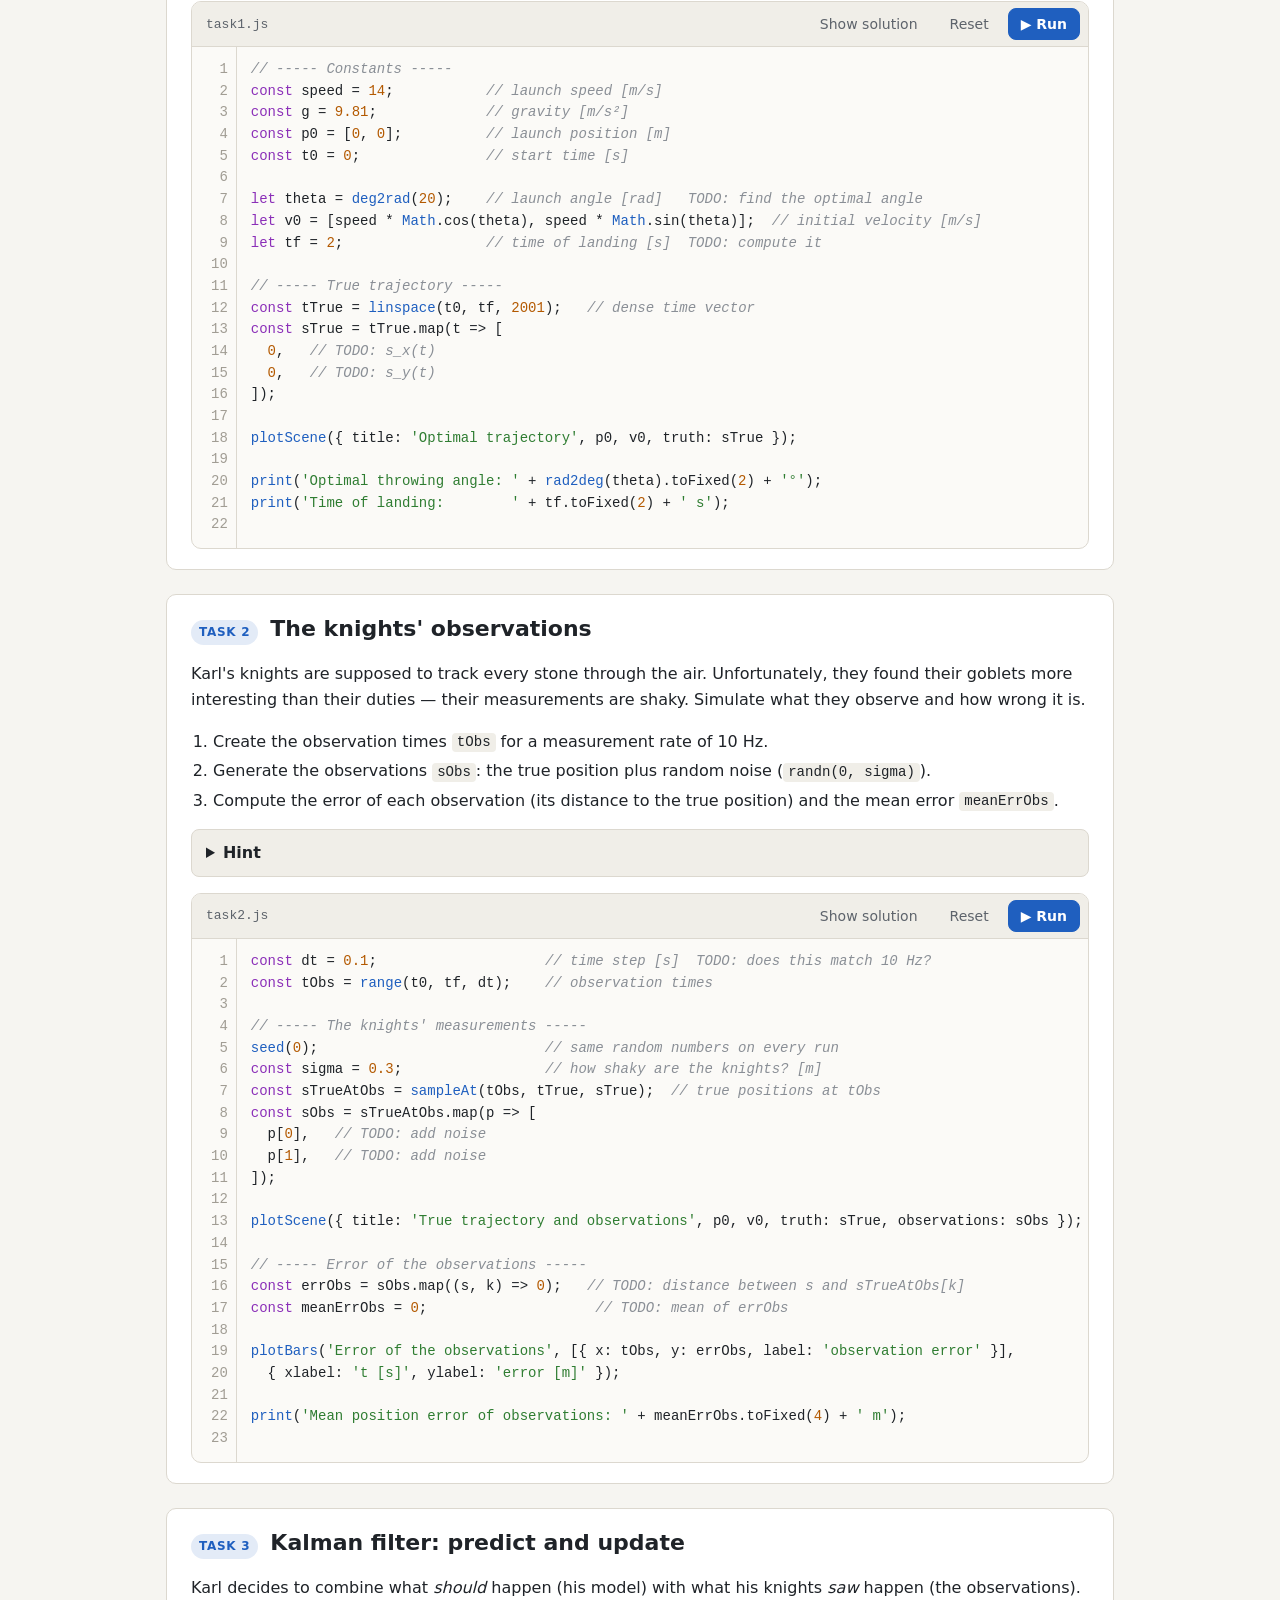
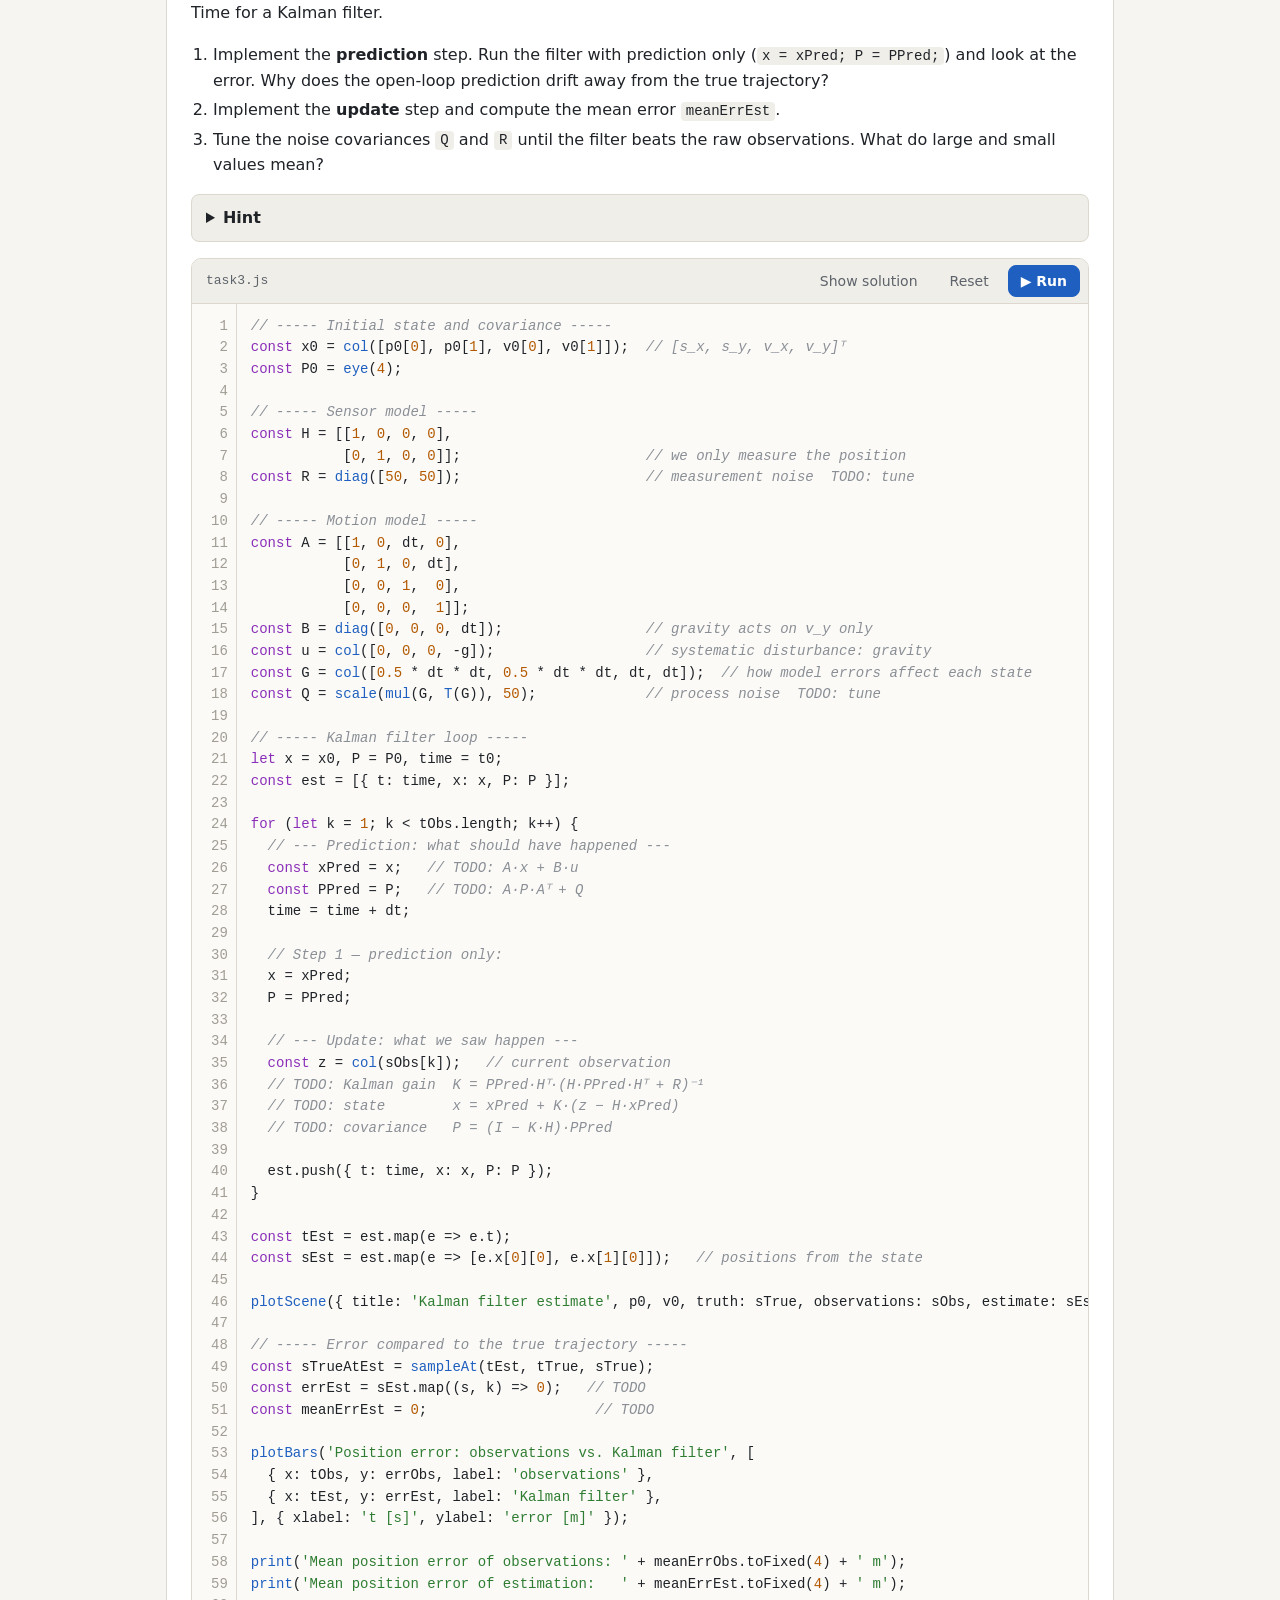
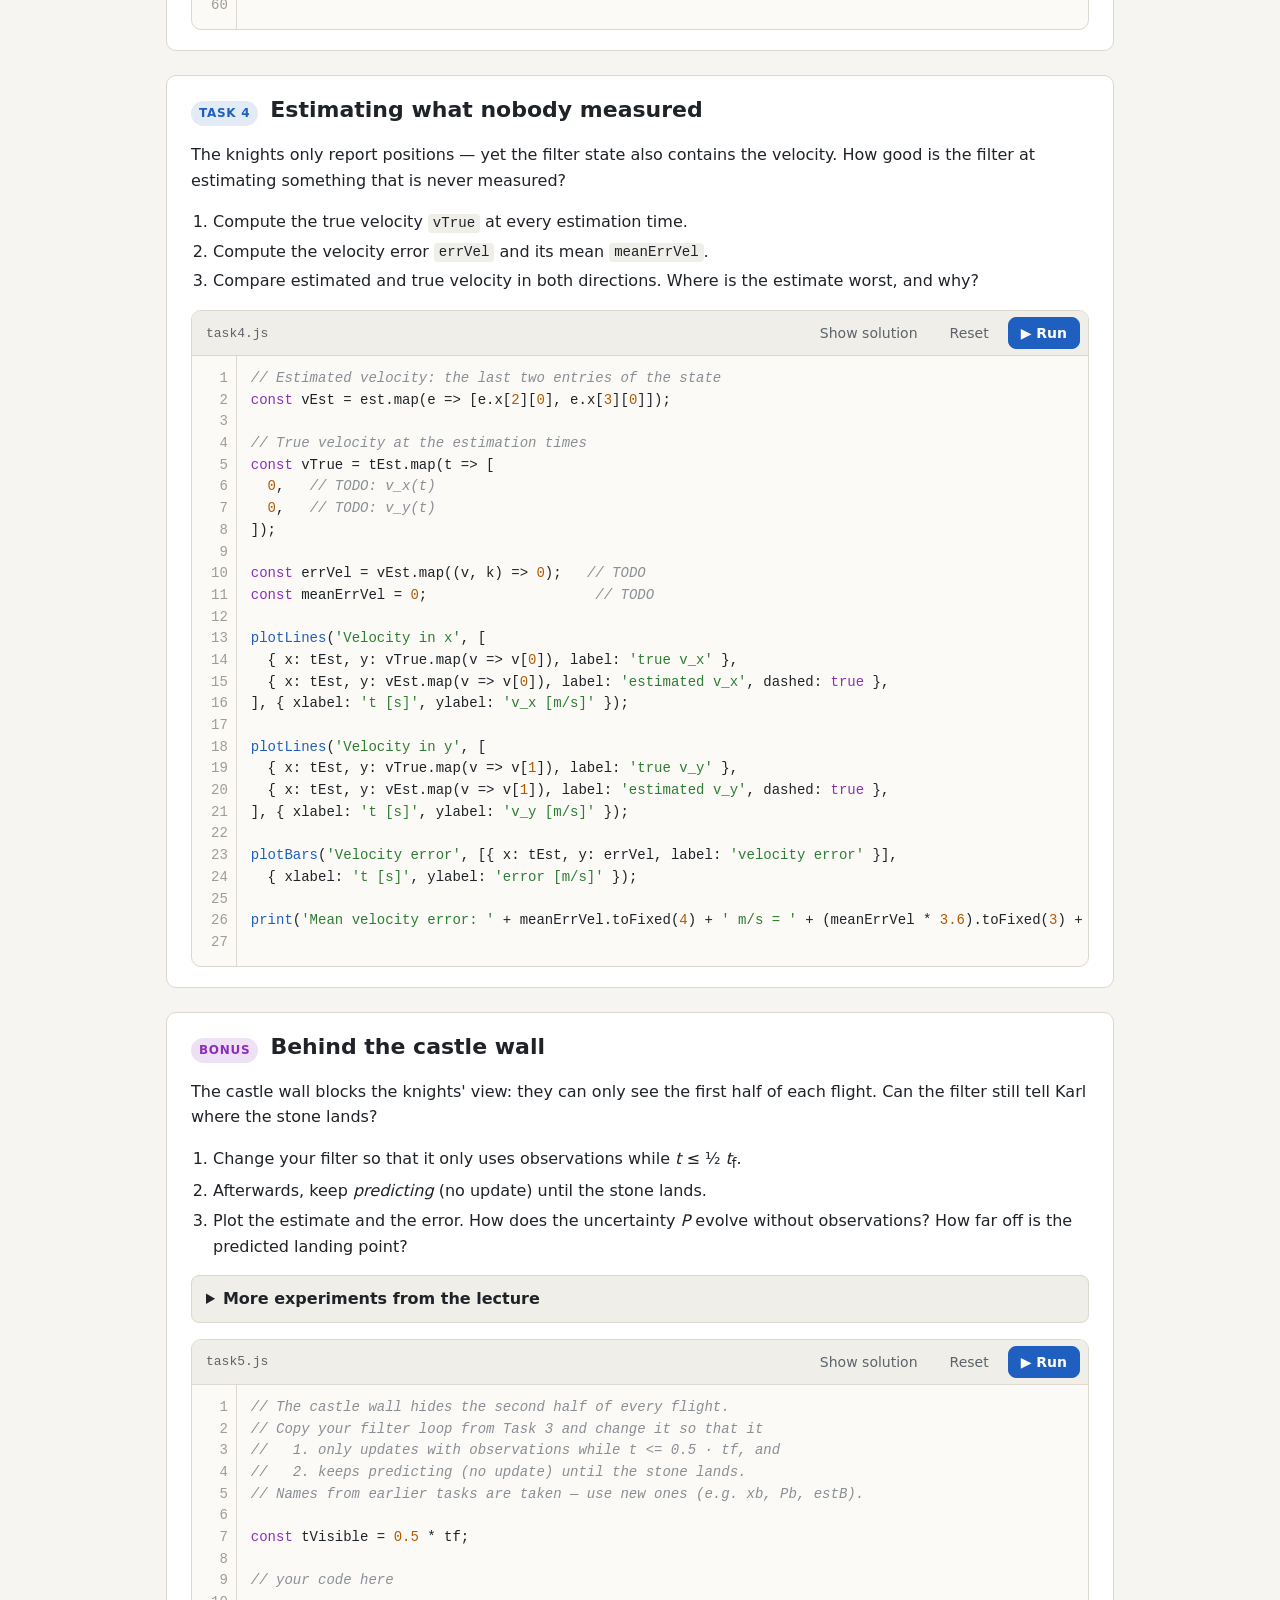
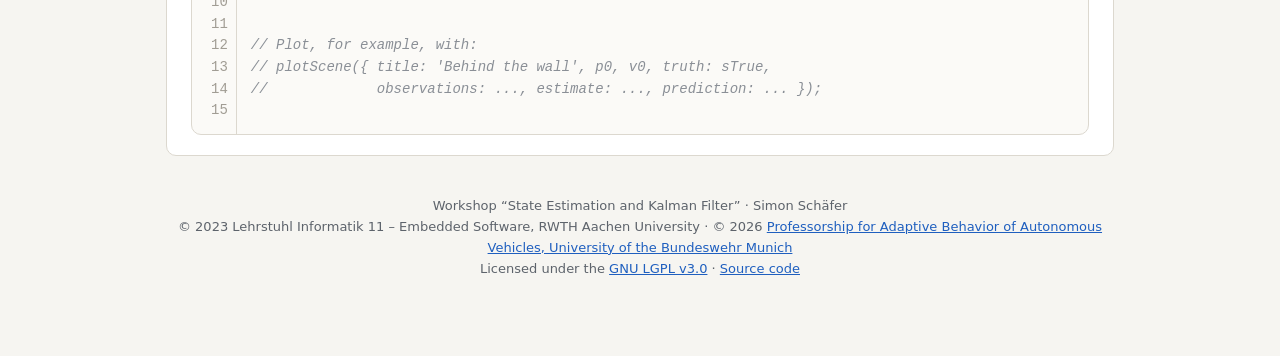
==== commit 13042778: "License under LGPL-3.0 and add UniBw M as copyright holder Replace the 2023 summer school terms with" ====
--- a/index.html
+++ b/index.html
@@ -1,4 +1,20 @@
 <!doctype html>
+<!--
+  Karl's Catapult - a hands-on introduction to state estimation and the Kalman filter.
+
+  Copyright (C) 2023 Lehrstuhl Informatik 11 - Embedded Software, RWTH Aachen University
+  Copyright (C) 2026 Professorship for Adaptive Behavior of Autonomous Vehicles,
+                     University of the Bundeswehr Munich
+
+  This program is free software: you can redistribute it and/or modify it under
+  the terms of the GNU Lesser General Public License version 3 as published by
+  the Free Software Foundation. It is distributed in the hope that it will be
+  useful, but WITHOUT ANY WARRANTY; without even the implied warranty of
+  MERCHANTABILITY or FITNESS FOR A PARTICULAR PURPOSE. See the files COPYING and
+  COPYING.LESSER for details.
+
+  SPDX-License-Identifier: LGPL-3.0-only
+-->
 <html lang="en">
 <head>
   <meta charset="utf-8">
@@ -325,7 +341,10 @@
   </section>
 
   <footer class="foot">
-    <p>Workshop “State Estimation and Kalman Filter” · Simon Schäfer · Lehrstuhl Informatik 11 – Embedded Software, RWTH Aachen University. See <code>License.txt</code>.</p>
+    <p>Workshop “State Estimation and Kalman Filter” · Simon Schäfer<br>
+      © 2023 Lehrstuhl Informatik 11 – Embedded Software, RWTH Aachen University ·
+      © 2026 <a href="https://www.unibw.de/cas-en">Professorship for Adaptive Behavior of Autonomous Vehicles, University of the Bundeswehr Munich</a><br>
+      Licensed under the <a href="https://www.gnu.org/licenses/lgpl-3.0.html">GNU LGPL v3.0</a> · <a href="https://github.com/bassamlab/Karls-Catapult">Source code</a></p>
   </footer>
 </main>
 
--- a/css/style.css
+++ b/css/style.css
@@ -1,3 +1,20 @@
+/*
+ * Karl's Catapult - a hands-on introduction to state estimation and the Kalman filter.
+ *
+ * Copyright (C) 2023 Lehrstuhl Informatik 11 - Embedded Software, RWTH Aachen University
+ * Copyright (C) 2026 Professorship for Adaptive Behavior of Autonomous Vehicles,
+ *                    University of the Bundeswehr Munich
+ *
+ * This program is free software: you can redistribute it and/or modify it under
+ * the terms of the GNU Lesser General Public License version 3 as published by
+ * the Free Software Foundation. It is distributed in the hope that it will be
+ * useful, but WITHOUT ANY WARRANTY; without even the implied warranty of
+ * MERCHANTABILITY or FITNESS FOR A PARTICULAR PURPOSE. See the files COPYING and
+ * COPYING.LESSER for details.
+ *
+ * SPDX-License-Identifier: LGPL-3.0-only
+ */
+
 /* ---------- Tokens ---------- */
 :root {
   --bg: #f6f5f1;
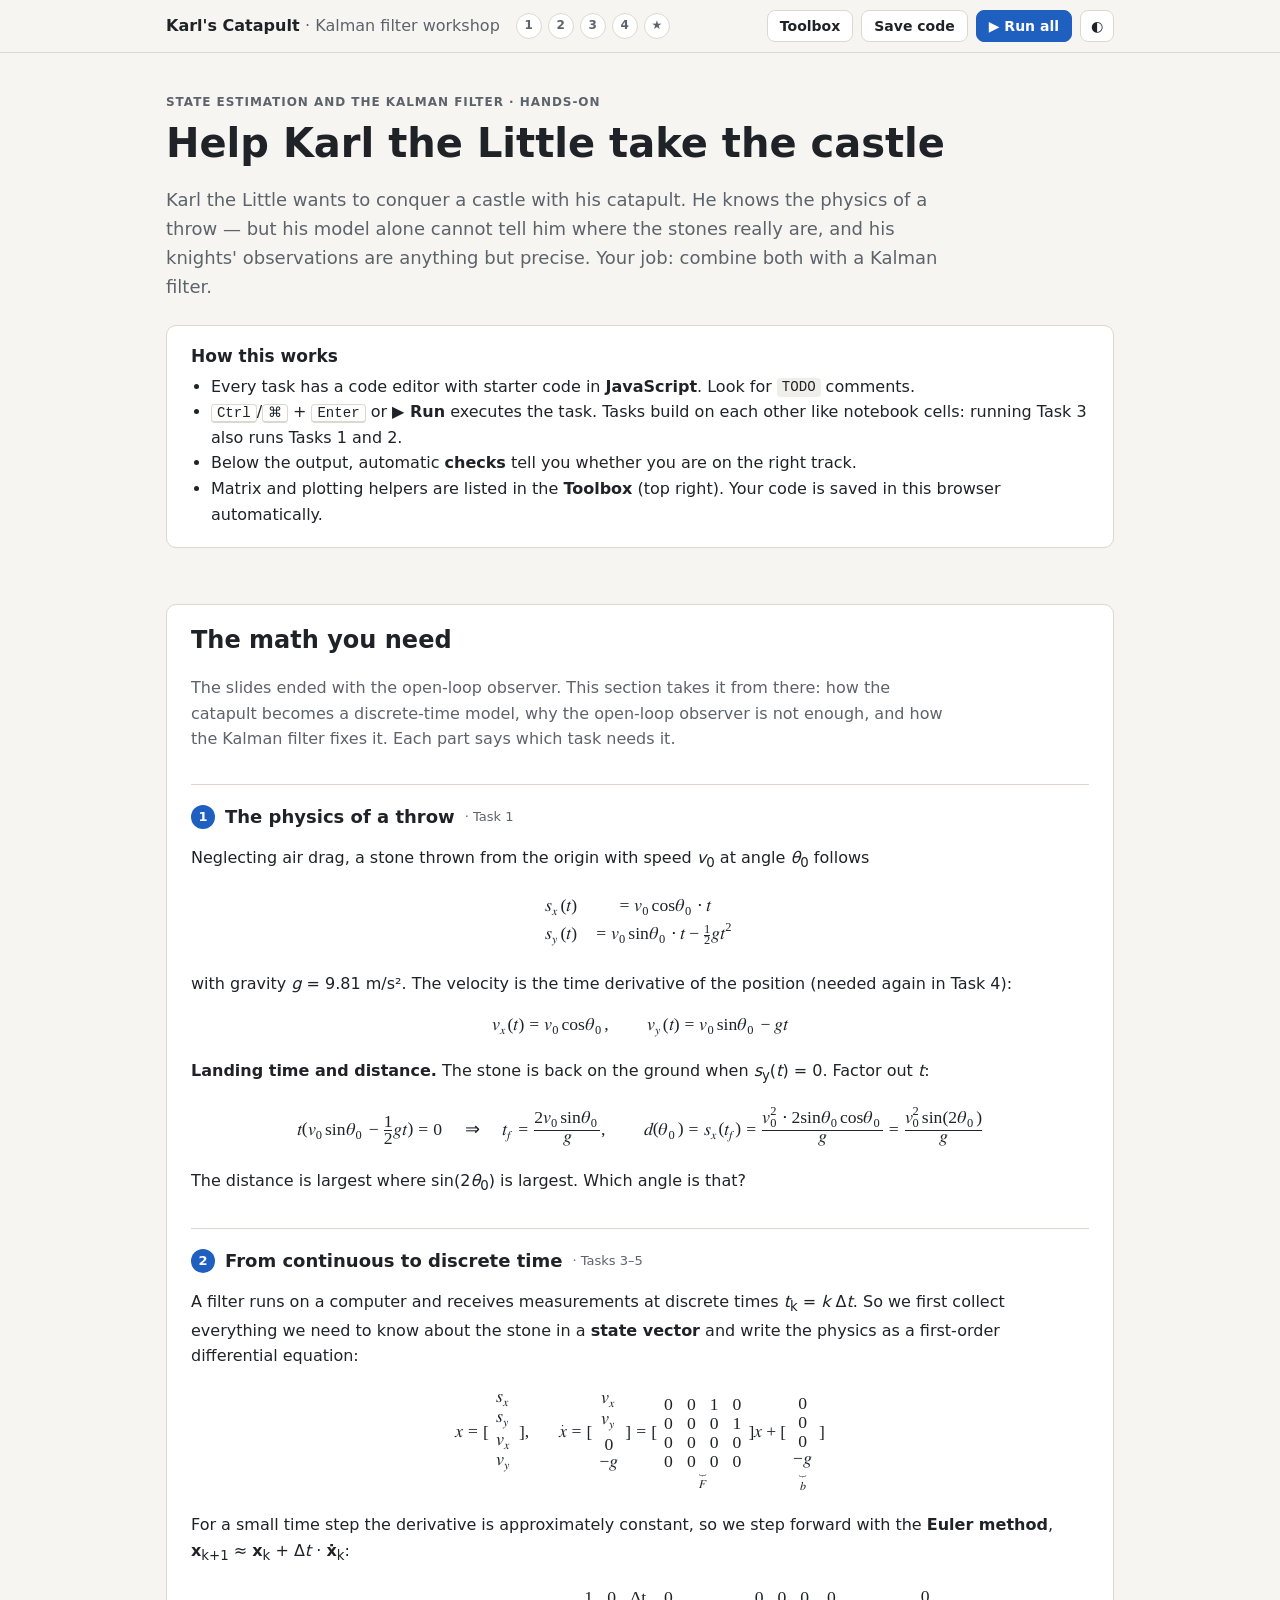
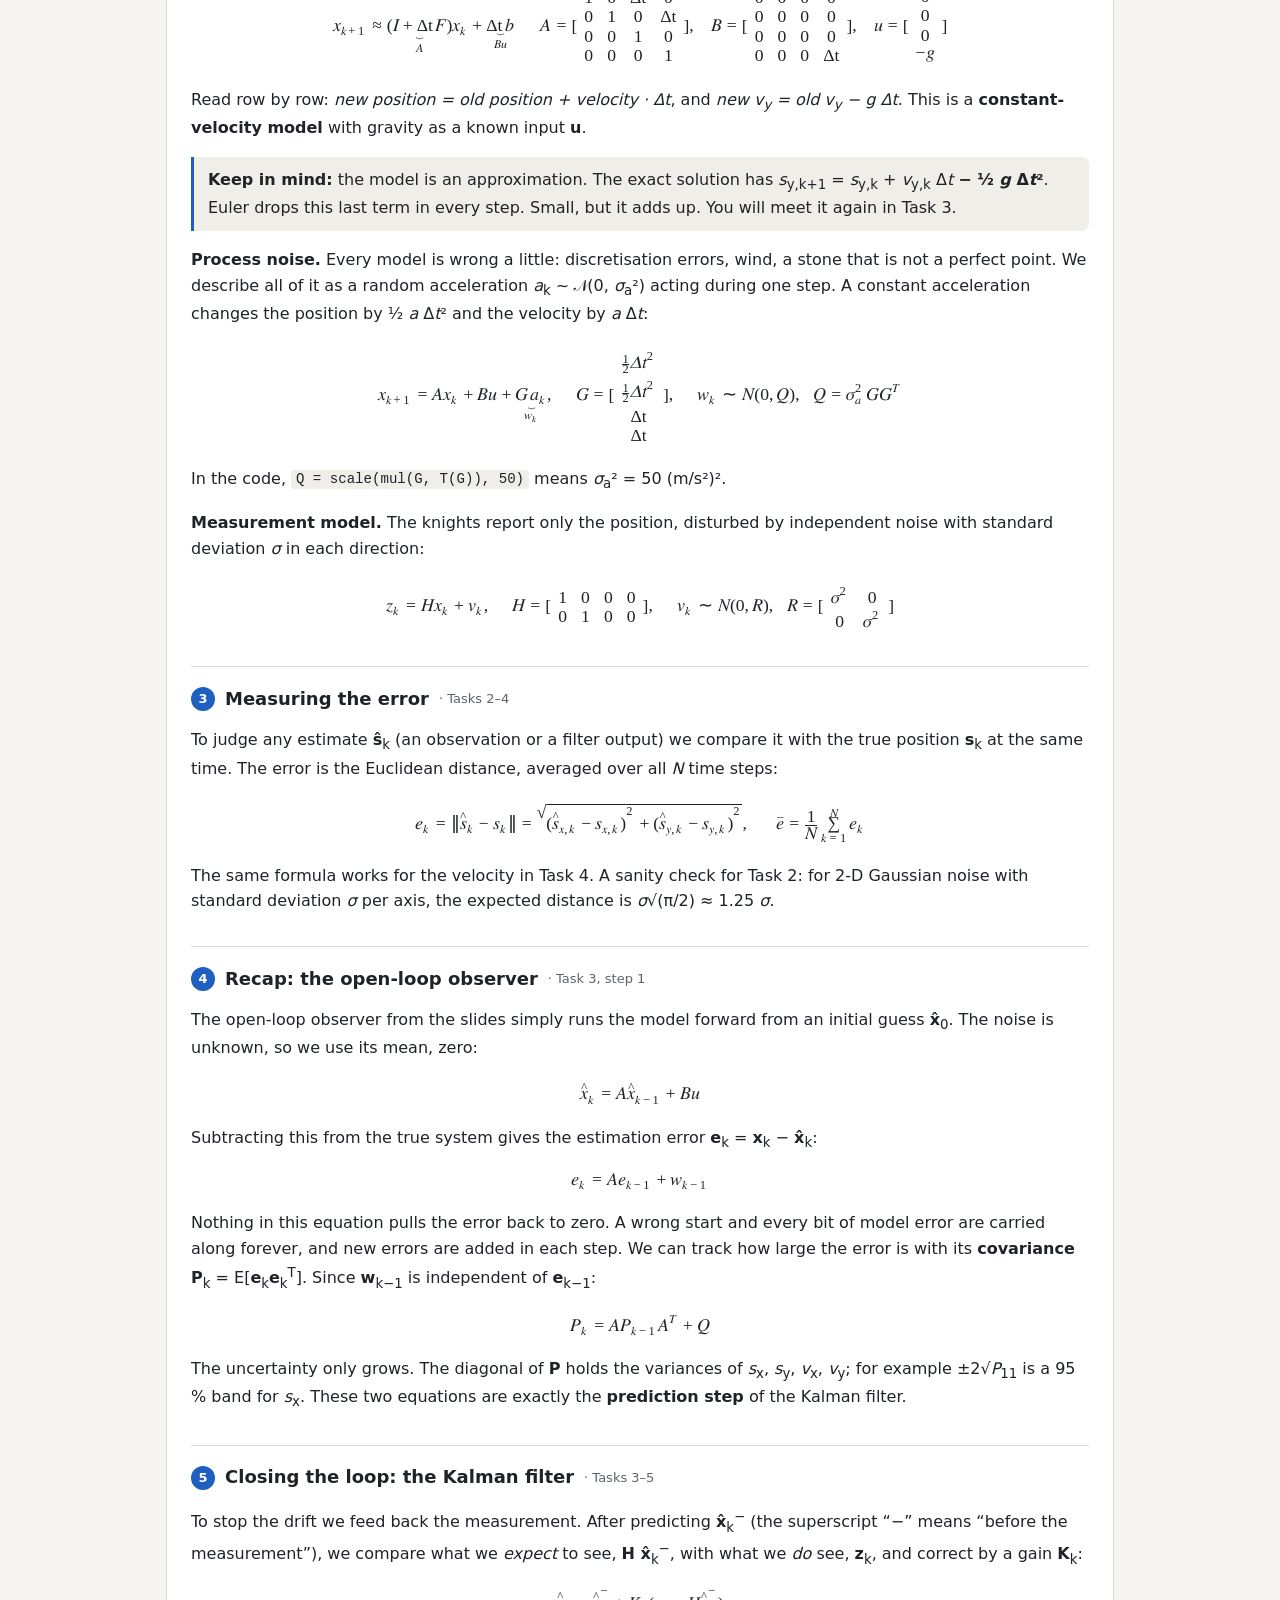
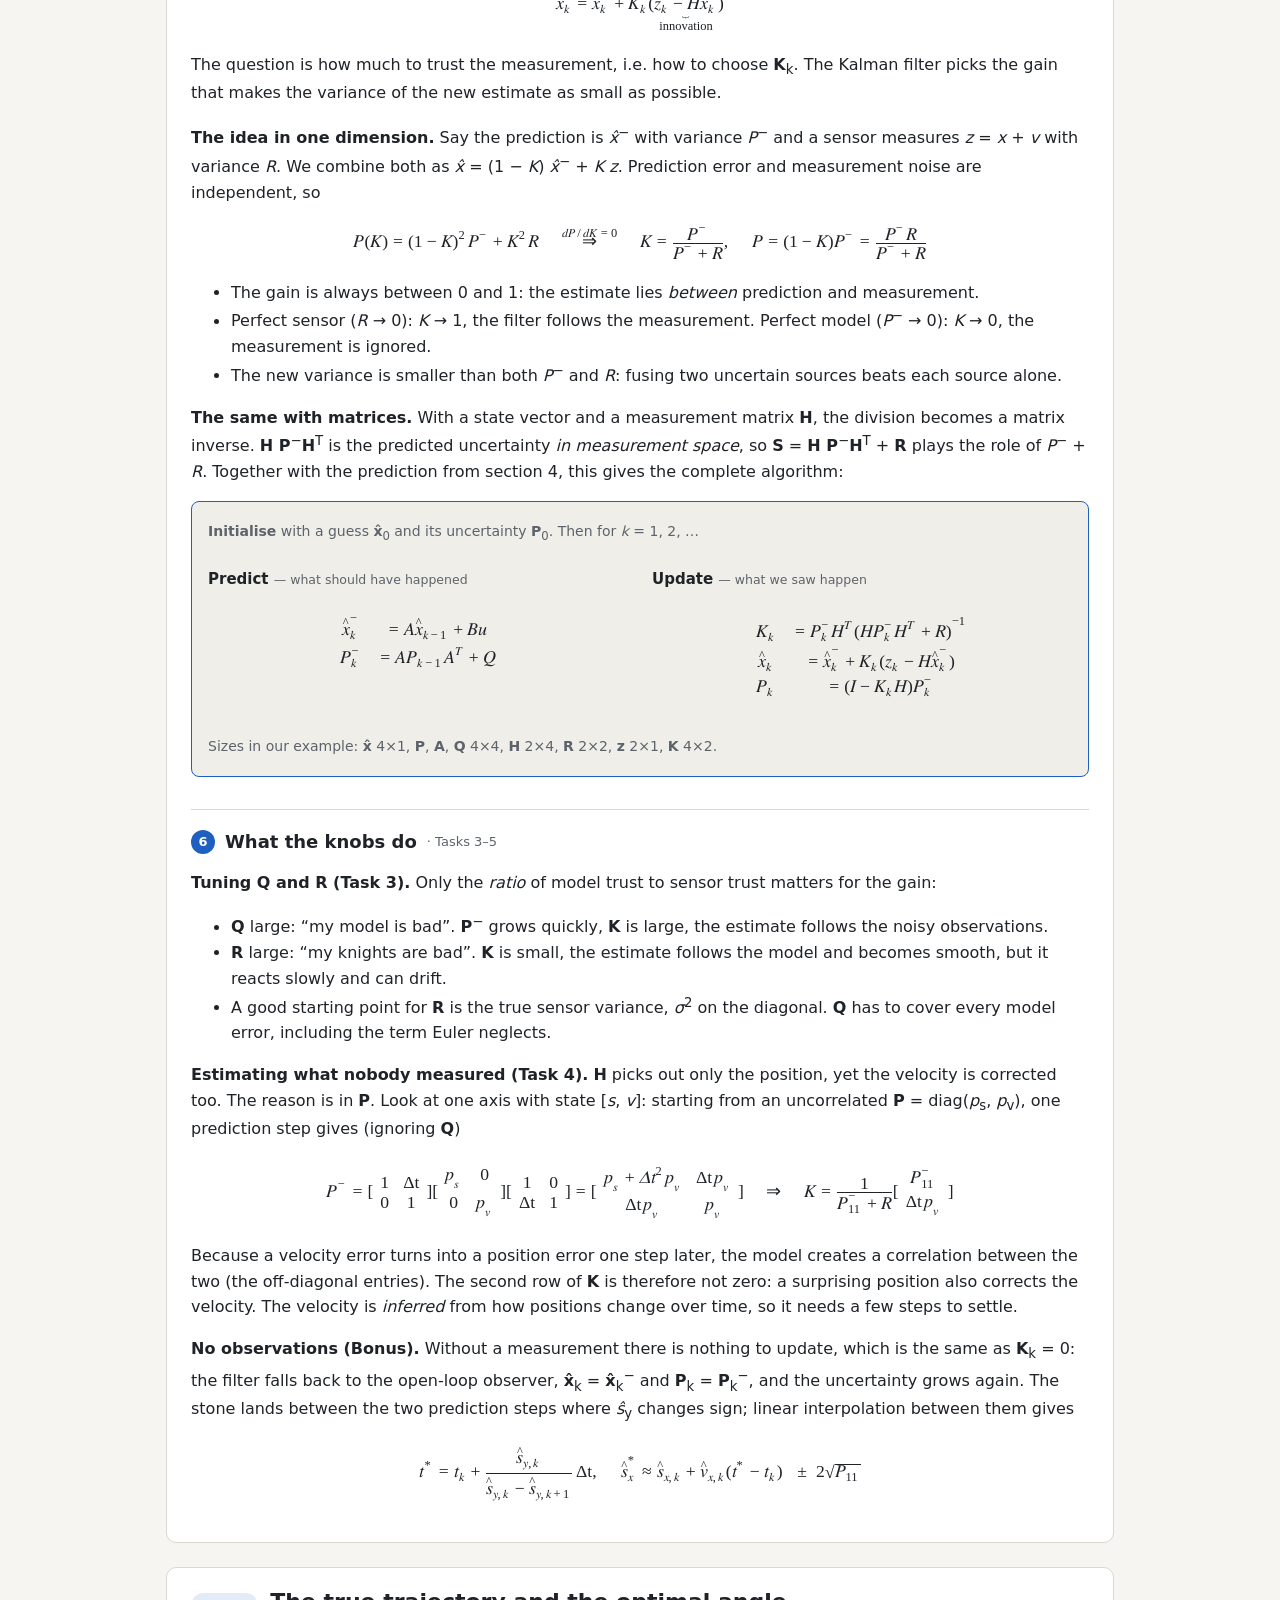
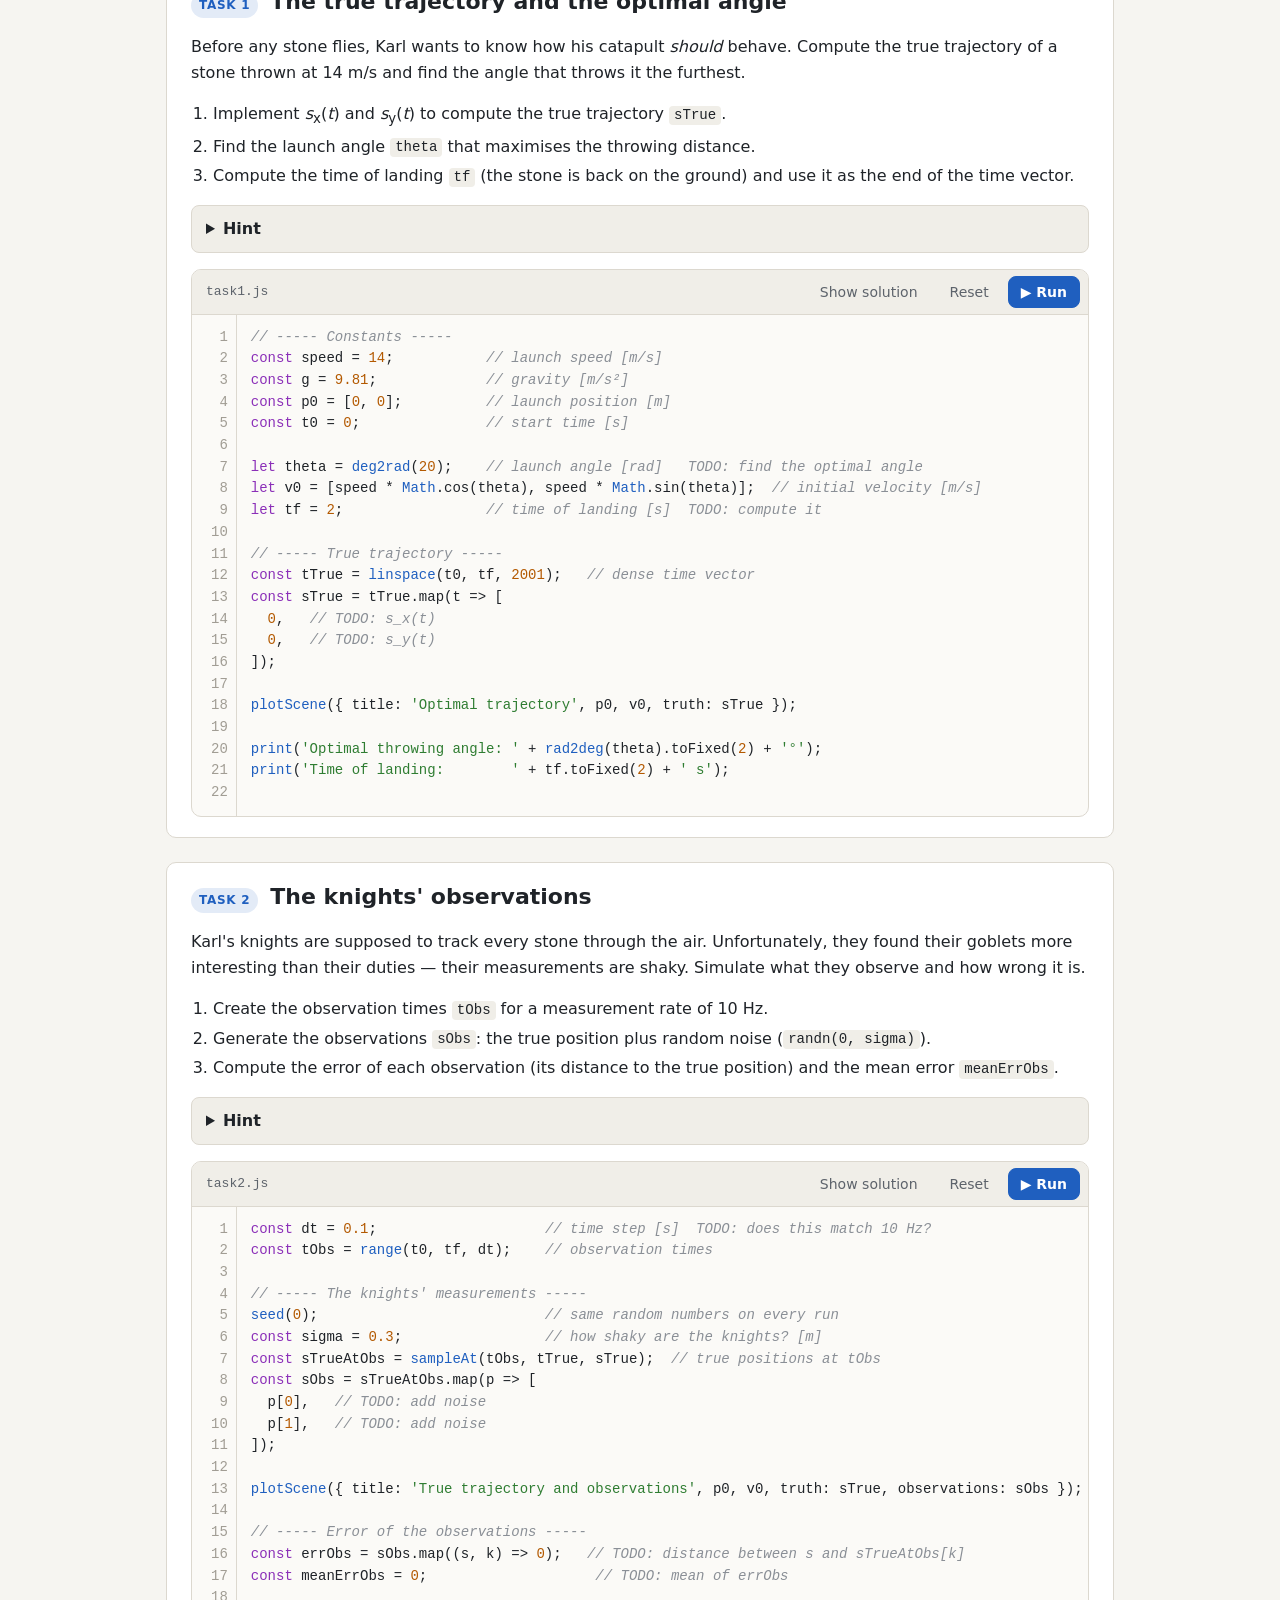
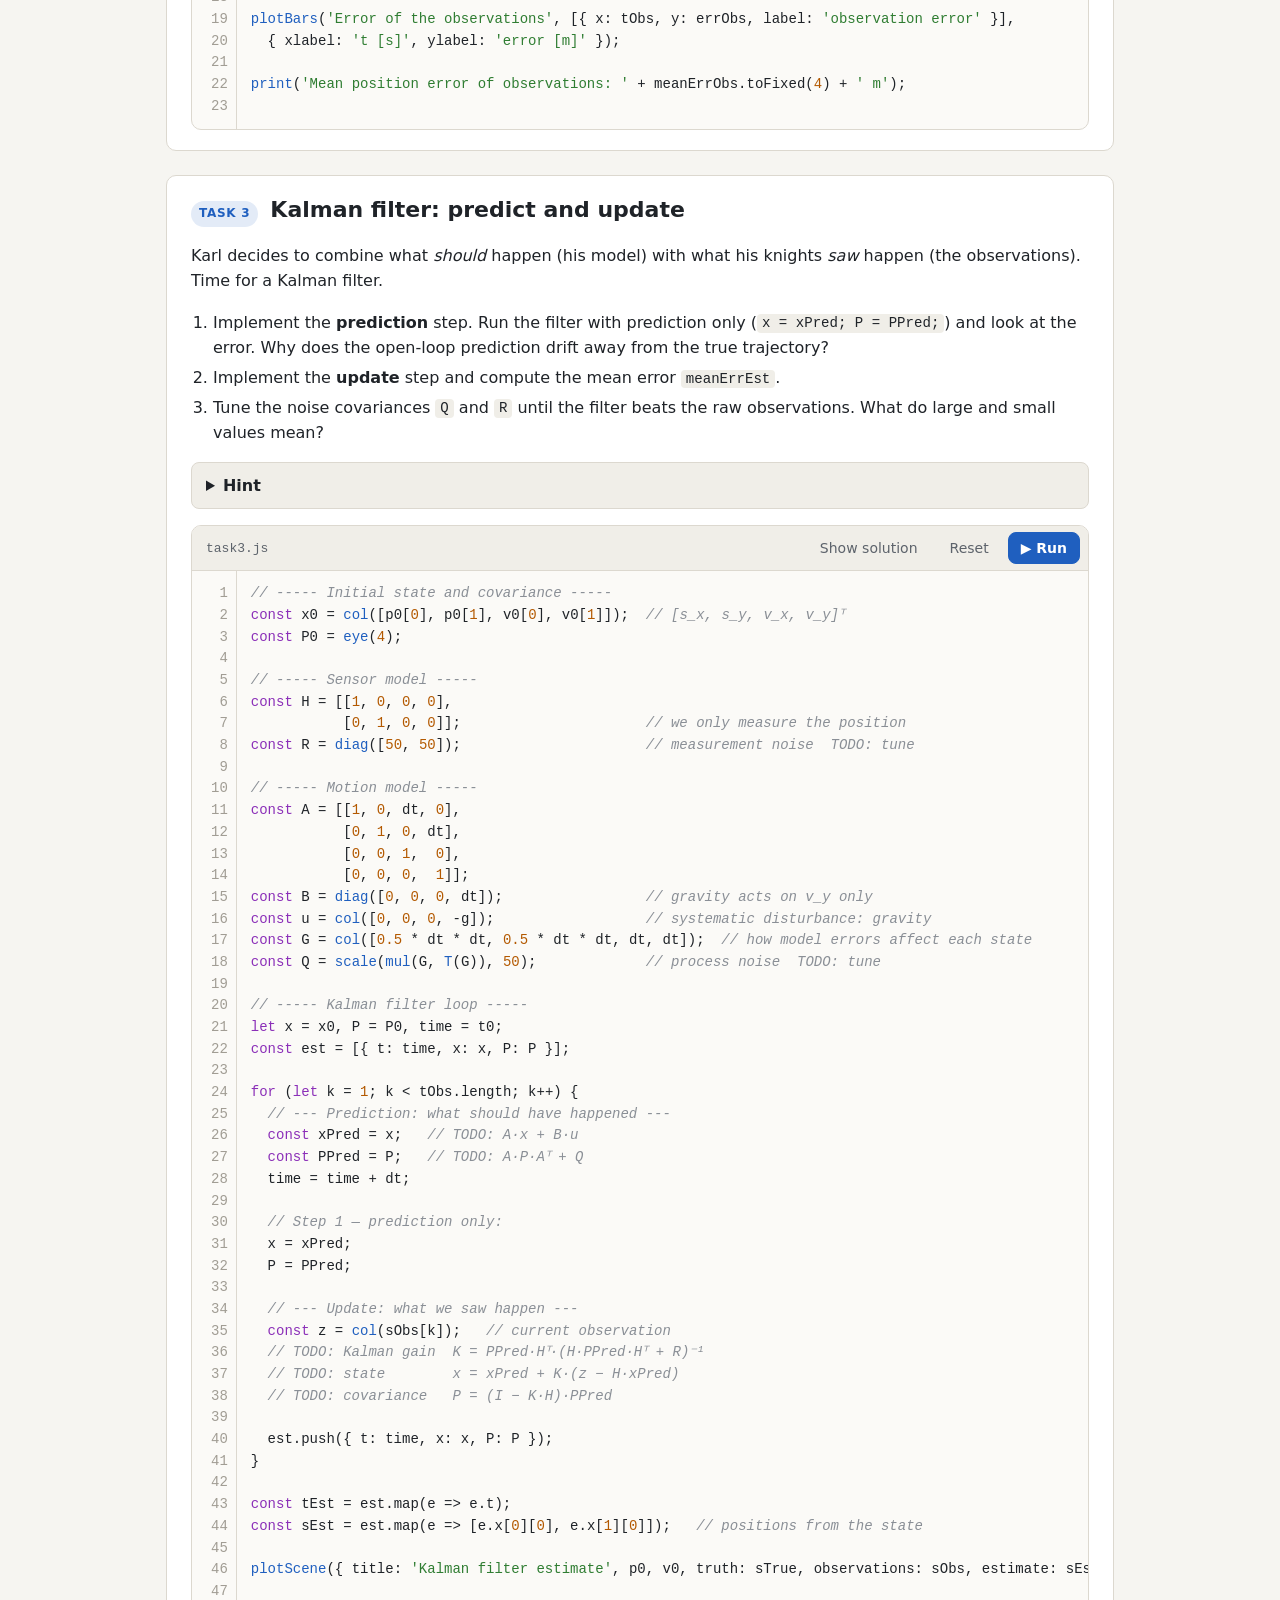
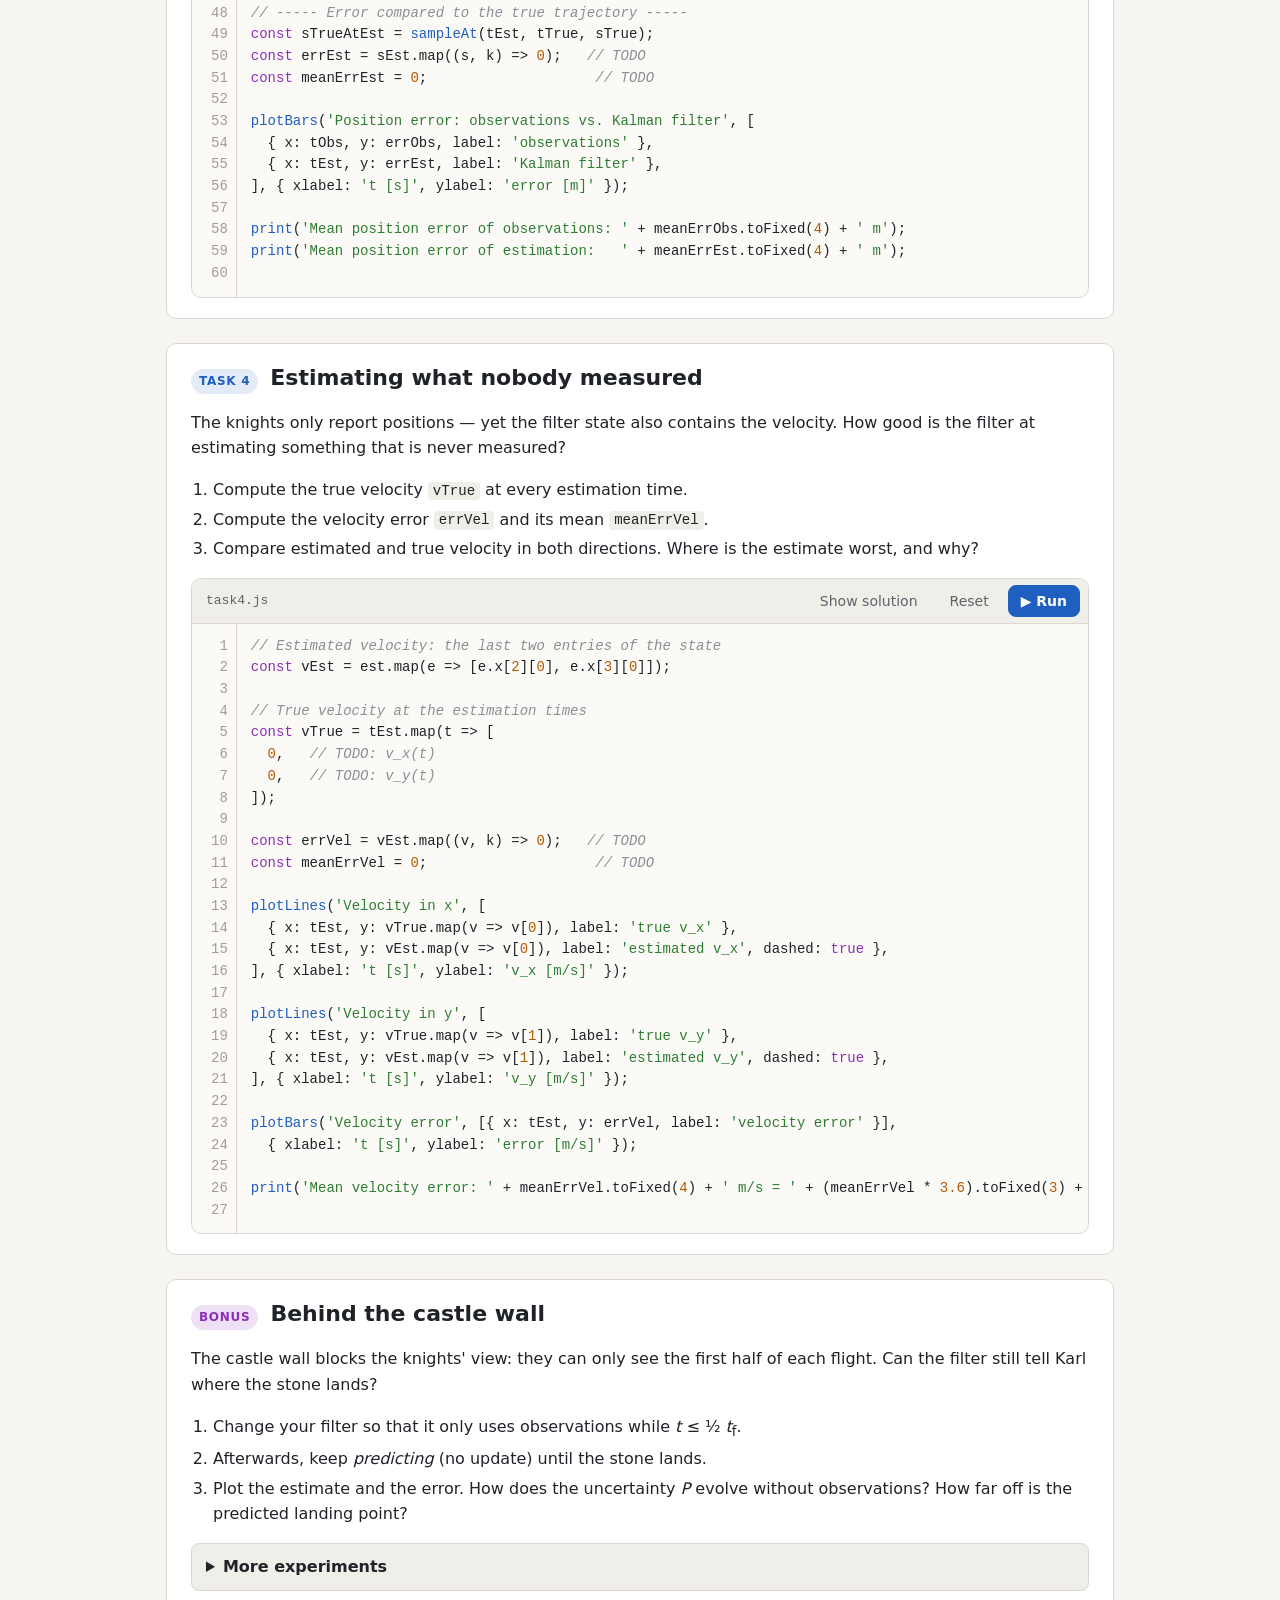
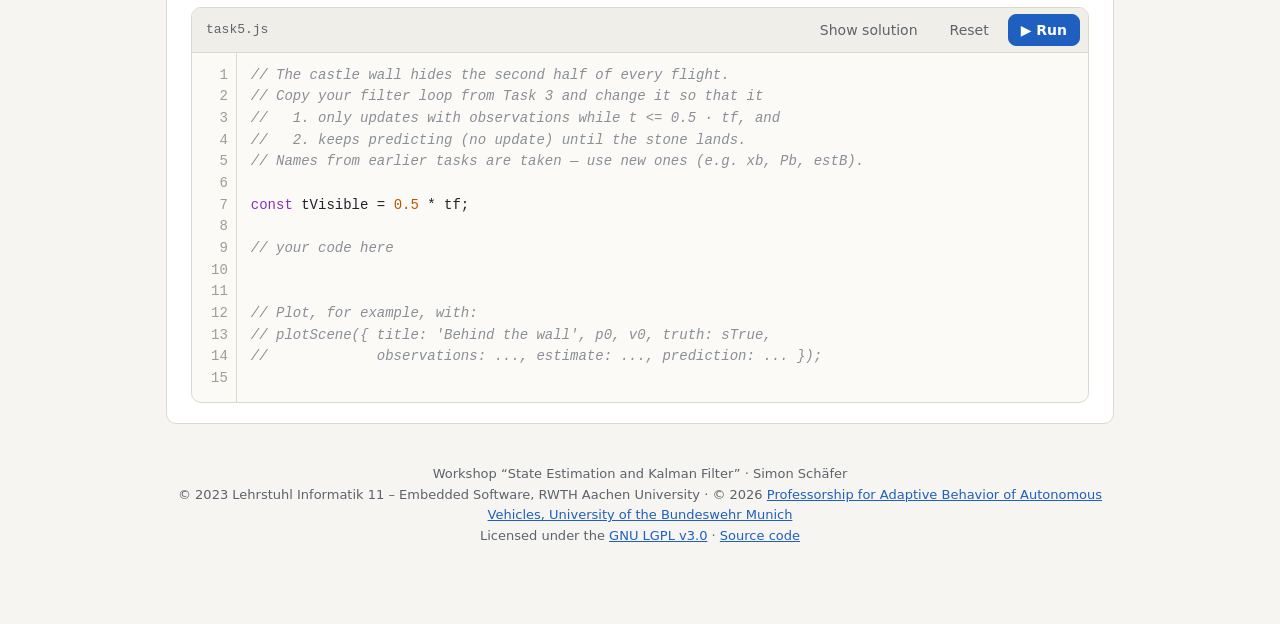
==== commit a3acb4aa: "Add self-contained theory: discrete-time model and Kalman filter The lecture now ends with the open-" ====
--- a/index.html
+++ b/index.html
@@ -57,7 +57,11 @@
   </section>
 
   <section class="model" id="model">
-    <h2>The model</h2>
+    <h2>The math you need</h2>
+    <p class="muted">The slides ended with the open-loop observer. This section takes it from there: how the catapult becomes a discrete-time model, why the open-loop observer is not enough, and how the Kalman filter fixes it. Each part says which task needs it.</p>
+
+    <!-- ---------------------------------------------------------- -->
+    <h3><span class="step">1</span> The physics of a throw <small>· Task 1</small></h3>
     <p>Neglecting air drag, a stone thrown from the origin with speed <i>v</i><sub>0</sub> at angle <i>θ</i><sub>0</sub> follows</p>
     <math display="block">
       <mtable columnalign="right left" rowspacing="0.6em">
@@ -65,32 +69,137 @@
         <mtr><mtd><msub><mi>s</mi><mi>y</mi></msub><mo>(</mo><mi>t</mi><mo>)</mo></mtd><mtd><mo>=</mo><msub><mi>v</mi><mn>0</mn></msub><mo>⁢</mo><mi>sin</mi><mo>⁡</mo><msub><mi>θ</mi><mn>0</mn></msub><mo>⋅</mo><mi>t</mi><mo>−</mo><mfrac><mn>1</mn><mn>2</mn></mfrac><mi>g</mi><msup><mi>t</mi><mn>2</mn></msup></mtd></mtr>
       </mtable>
     </math>
-    <p>with gravity <i>g</i> = 9.81 m/s². The velocity is the time derivative: <i>v</i><sub>x</sub> = <i>v</i><sub>0</sub> cos <i>θ</i><sub>0</sub> stays constant, <i>v</i><sub>y</sub> = <i>v</i><sub>0</sub> sin <i>θ</i><sub>0</sub> − <i>g t</i> decreases.</p>
-
-    <p>For the filter we use the discrete-time state-space form from the lecture, with state <b>x</b> = [<i>s</i><sub>x</sub>, <i>s</i><sub>y</sub>, <i>v</i><sub>x</sub>, <i>v</i><sub>y</sub>]<sup>T</sup> and time step Δ<i>t</i>:</p>
-    <math display="block">
-      <mtable columnalign="right left" rowspacing="0.6em">
-        <mtr><mtd><msub><mi mathvariant="bold">x</mi><mrow><mi>k</mi><mo>+</mo><mn>1</mn></mrow></msub></mtd><mtd><mo>=</mo><mi mathvariant="bold">A</mi><msub><mi mathvariant="bold">x</mi><mi>k</mi></msub><mo>+</mo><mi mathvariant="bold">B</mi><mi mathvariant="bold">u</mi><mo>+</mo><msub><mi mathvariant="bold">w</mi><mi>k</mi></msub><mo>,</mo><mspace width="1em"/><msub><mi mathvariant="bold">w</mi><mi>k</mi></msub><mo>∼</mo><mi mathvariant="script">N</mi><mo>(</mo><mn>0</mn><mo>,</mo><mi mathvariant="bold">Q</mi><mo>)</mo></mtd></mtr>
-        <mtr><mtd><msub><mi mathvariant="bold">z</mi><mi>k</mi></msub></mtd><mtd><mo>=</mo><mi mathvariant="bold">H</mi><msub><mi mathvariant="bold">x</mi><mi>k</mi></msub><mo>+</mo><msub><mi mathvariant="bold">v</mi><mi>k</mi></msub><mo>,</mo><mspace width="1em"/><msub><mi mathvariant="bold">v</mi><mi>k</mi></msub><mo>∼</mo><mi mathvariant="script">N</mi><mo>(</mo><mn>0</mn><mo>,</mo><mi mathvariant="bold">R</mi><mo>)</mo></mtd></mtr>
-      </mtable>
-    </math>
-    <p>A constant-velocity motion model, gravity as a known (systematic) disturbance <b>u</b>, and an observation that measures only the position:</p>
-    <math display="block">
+    <p>with gravity <i>g</i> = 9.81 m/s². The velocity is the time derivative of the position (needed again in Task 4):</p>
+    <math display="block">
+      <msub><mi>v</mi><mi>x</mi></msub><mo>(</mo><mi>t</mi><mo>)</mo><mo>=</mo><msub><mi>v</mi><mn>0</mn></msub><mo>⁢</mo><mi>cos</mi><mo>⁡</mo><msub><mi>θ</mi><mn>0</mn></msub>
+      <mo>,</mo><mspace width="2em"/>
+      <msub><mi>v</mi><mi>y</mi></msub><mo>(</mo><mi>t</mi><mo>)</mo><mo>=</mo><msub><mi>v</mi><mn>0</mn></msub><mo>⁢</mo><mi>sin</mi><mo>⁡</mo><msub><mi>θ</mi><mn>0</mn></msub><mo>−</mo><mi>g</mi><mi>t</mi>
+    </math>
+    <p><b>Landing time and distance.</b> The stone is back on the ground when <i>s</i><sub>y</sub>(<i>t</i>) = 0. Factor out <i>t</i>:</p>
+    <math display="block">
+      <mi>t</mi><mrow><mo>(</mo><msub><mi>v</mi><mn>0</mn></msub><mi>sin</mi><mo>⁡</mo><msub><mi>θ</mi><mn>0</mn></msub><mo>−</mo><mfrac><mn>1</mn><mn>2</mn></mfrac><mi>g</mi><mi>t</mi><mo>)</mo></mrow><mo>=</mo><mn>0</mn>
+      <mspace width="1em"/><mo>⇒</mo><mspace width="1em"/>
+      <msub><mi>t</mi><mi>f</mi></msub><mo>=</mo><mfrac><mrow><mn>2</mn><msub><mi>v</mi><mn>0</mn></msub><mi>sin</mi><mo>⁡</mo><msub><mi>θ</mi><mn>0</mn></msub></mrow><mi>g</mi></mfrac>
+      <mo>,</mo><mspace width="2em"/>
+      <mi>d</mi><mo>(</mo><msub><mi>θ</mi><mn>0</mn></msub><mo>)</mo><mo>=</mo><msub><mi>s</mi><mi>x</mi></msub><mo>(</mo><msub><mi>t</mi><mi>f</mi></msub><mo>)</mo><mo>=</mo><mfrac><mrow><msubsup><mi>v</mi><mn>0</mn><mn>2</mn></msubsup><mo>⋅</mo><mn>2</mn><mi>sin</mi><mo>⁡</mo><msub><mi>θ</mi><mn>0</mn></msub><mi>cos</mi><mo>⁡</mo><msub><mi>θ</mi><mn>0</mn></msub></mrow><mi>g</mi></mfrac><mo>=</mo><mfrac><mrow><msubsup><mi>v</mi><mn>0</mn><mn>2</mn></msubsup><mi>sin</mi><mo>⁡</mo><mo>(</mo><mn>2</mn><msub><mi>θ</mi><mn>0</mn></msub><mo>)</mo></mrow><mi>g</mi></mfrac>
+    </math>
+    <p>The distance is largest where sin(2<i>θ</i><sub>0</sub>) is largest. Which angle is that?</p>
+
+    <!-- ---------------------------------------------------------- -->
+    <h3><span class="step">2</span> From continuous to discrete time <small>· Tasks 3–5</small></h3>
+    <p>A filter runs on a computer and receives measurements at discrete times <i>t</i><sub>k</sub> = <i>k</i> Δ<i>t</i>. So we first collect everything we need to know about the stone in a <b>state vector</b> and write the physics as a first-order differential equation:</p>
+    <math display="block">
+      <mi mathvariant="bold">x</mi><mo>=</mo>
+      <mrow><mo>[</mo><mtable><mtr><mtd><msub><mi>s</mi><mi>x</mi></msub></mtd></mtr><mtr><mtd><msub><mi>s</mi><mi>y</mi></msub></mtd></mtr><mtr><mtd><msub><mi>v</mi><mi>x</mi></msub></mtd></mtr><mtr><mtd><msub><mi>v</mi><mi>y</mi></msub></mtd></mtr></mtable><mo>]</mo></mrow>
+      <mo>,</mo><mspace width="1.5em"/>
+      <mover><mi mathvariant="bold">x</mi><mo>˙</mo></mover><mo>=</mo>
+      <mrow><mo>[</mo><mtable><mtr><mtd><msub><mi>v</mi><mi>x</mi></msub></mtd></mtr><mtr><mtd><msub><mi>v</mi><mi>y</mi></msub></mtd></mtr><mtr><mtd><mn>0</mn></mtd></mtr><mtr><mtd><mo>−</mo><mi>g</mi></mtd></mtr></mtable><mo>]</mo></mrow>
+      <mo>=</mo>
+      <munder><munder><mrow><mo>[</mo><mtable><mtr><mtd><mn>0</mn></mtd><mtd><mn>0</mn></mtd><mtd><mn>1</mn></mtd><mtd><mn>0</mn></mtd></mtr><mtr><mtd><mn>0</mn></mtd><mtd><mn>0</mn></mtd><mtd><mn>0</mn></mtd><mtd><mn>1</mn></mtd></mtr><mtr><mtd><mn>0</mn></mtd><mtd><mn>0</mn></mtd><mtd><mn>0</mn></mtd><mtd><mn>0</mn></mtd></mtr><mtr><mtd><mn>0</mn></mtd><mtd><mn>0</mn></mtd><mtd><mn>0</mn></mtd><mtd><mn>0</mn></mtd></mtr></mtable><mo>]</mo></mrow><mo>⏟</mo></munder><mi mathvariant="bold">F</mi></munder>
+      <mi mathvariant="bold">x</mi><mo>+</mo>
+      <munder><munder><mrow><mo>[</mo><mtable><mtr><mtd><mn>0</mn></mtd></mtr><mtr><mtd><mn>0</mn></mtd></mtr><mtr><mtd><mn>0</mn></mtd></mtr><mtr><mtd><mo>−</mo><mi>g</mi></mtd></mtr></mtable><mo>]</mo></mrow><mo>⏟</mo></munder><mi mathvariant="bold">b</mi></munder>
+    </math>
+    <p>For a small time step the derivative is approximately constant, so we step forward with the <b>Euler method</b>, <b>x</b><sub>k+1</sub> ≈ <b>x</b><sub>k</sub> + Δ<i>t</i> · <b>ẋ</b><sub>k</sub>:</p>
+    <math display="block">
+      <msub><mi mathvariant="bold">x</mi><mrow><mi>k</mi><mo>+</mo><mn>1</mn></mrow></msub><mo>≈</mo>
+      <munder><munder><mrow><mo>(</mo><mi mathvariant="bold">I</mi><mo>+</mo><mi>Δt</mi><mspace width="0.15em"/><mi mathvariant="bold">F</mi><mo>)</mo></mrow><mo>⏟</mo></munder><mi mathvariant="bold">A</mi></munder>
+      <msub><mi mathvariant="bold">x</mi><mi>k</mi></msub><mo>+</mo>
+      <munder><munder><mrow><mi>Δt</mi><mspace width="0.15em"/><mi mathvariant="bold">b</mi></mrow><mo>⏟</mo></munder><mrow><mi mathvariant="bold">B</mi><mi mathvariant="bold">u</mi></mrow></munder>
+      <mspace width="1.5em"/>
       <mi mathvariant="bold">A</mi><mo>=</mo>
       <mrow><mo>[</mo><mtable><mtr><mtd><mn>1</mn></mtd><mtd><mn>0</mn></mtd><mtd><mi>Δt</mi></mtd><mtd><mn>0</mn></mtd></mtr><mtr><mtd><mn>0</mn></mtd><mtd><mn>1</mn></mtd><mtd><mn>0</mn></mtd><mtd><mi>Δt</mi></mtd></mtr><mtr><mtd><mn>0</mn></mtd><mtd><mn>0</mn></mtd><mtd><mn>1</mn></mtd><mtd><mn>0</mn></mtd></mtr><mtr><mtd><mn>0</mn></mtd><mtd><mn>0</mn></mtd><mtd><mn>0</mn></mtd><mtd><mn>1</mn></mtd></mtr></mtable><mo>]</mo></mrow>
       <mo>,</mo><mspace width="0.8em"/>
-      <mi mathvariant="bold">B</mi><mi mathvariant="bold">u</mi><mo>=</mo>
-      <mrow><mo>[</mo><mtable><mtr><mtd><mn>0</mn></mtd></mtr><mtr><mtd><mn>0</mn></mtd></mtr><mtr><mtd><mn>0</mn></mtd></mtr><mtr><mtd><mo>−</mo><mi>g</mi><mi>Δt</mi></mtd></mtr></mtable><mo>]</mo></mrow>
+      <mi mathvariant="bold">B</mi><mo>=</mo>
+      <mrow><mo>[</mo><mtable><mtr><mtd><mn>0</mn></mtd><mtd><mn>0</mn></mtd><mtd><mn>0</mn></mtd><mtd><mn>0</mn></mtd></mtr><mtr><mtd><mn>0</mn></mtd><mtd><mn>0</mn></mtd><mtd><mn>0</mn></mtd><mtd><mn>0</mn></mtd></mtr><mtr><mtd><mn>0</mn></mtd><mtd><mn>0</mn></mtd><mtd><mn>0</mn></mtd><mtd><mn>0</mn></mtd></mtr><mtr><mtd><mn>0</mn></mtd><mtd><mn>0</mn></mtd><mtd><mn>0</mn></mtd><mtd><mi>Δt</mi></mtd></mtr></mtable><mo>]</mo></mrow>
       <mo>,</mo><mspace width="0.8em"/>
+      <mi mathvariant="bold">u</mi><mo>=</mo>
+      <mrow><mo>[</mo><mtable><mtr><mtd><mn>0</mn></mtd></mtr><mtr><mtd><mn>0</mn></mtd></mtr><mtr><mtd><mn>0</mn></mtd></mtr><mtr><mtd><mo>−</mo><mi>g</mi></mtd></mtr></mtable><mo>]</mo></mrow>
+    </math>
+    <p>Read row by row: <i>new position = old position + velocity · Δt</i>, and <i>new v<sub>y</sub> = old v<sub>y</sub> − g Δt</i>. This is a <b>constant-velocity model</b> with gravity as a known input <b>u</b>.</p>
+    <p class="note"><b>Keep in mind:</b> the model is an approximation. The exact solution has <i>s</i><sub>y,k+1</sub> = <i>s</i><sub>y,k</sub> + <i>v</i><sub>y,k</sub> Δ<i>t</i> <b>− ½ <i>g</i> Δ<i>t</i>²</b>. Euler drops this last term in every step. Small, but it adds up. You will meet it again in Task 3.</p>
+
+    <p><b>Process noise.</b> Every model is wrong a little: discretisation errors, wind, a stone that is not a perfect point. We describe all of it as a random acceleration <i>a</i><sub>k</sub> ~ 𝒩(0, <i>σ</i><sub>a</sub>²) acting during one step. A constant acceleration changes the position by ½ <i>a</i> Δ<i>t</i>² and the velocity by <i>a</i> Δ<i>t</i>:</p>
+    <math display="block">
+      <msub><mi mathvariant="bold">x</mi><mrow><mi>k</mi><mo>+</mo><mn>1</mn></mrow></msub><mo>=</mo><mi mathvariant="bold">A</mi><msub><mi mathvariant="bold">x</mi><mi>k</mi></msub><mo>+</mo><mi mathvariant="bold">B</mi><mi mathvariant="bold">u</mi><mo>+</mo><munder><munder><mrow><mi mathvariant="bold">G</mi><mspace width="0.1em"/><msub><mi>a</mi><mi>k</mi></msub></mrow><mo>⏟</mo></munder><msub><mi mathvariant="bold">w</mi><mi>k</mi></msub></munder>
+      <mo>,</mo><mspace width="1.2em"/>
+      <mi mathvariant="bold">G</mi><mo>=</mo>
+      <mrow><mo>[</mo><mtable><mtr><mtd><mfrac><mn>1</mn><mn>2</mn></mfrac><mi>Δ</mi><msup><mi>t</mi><mn>2</mn></msup></mtd></mtr><mtr><mtd><mfrac><mn>1</mn><mn>2</mn></mfrac><mi>Δ</mi><msup><mi>t</mi><mn>2</mn></msup></mtd></mtr><mtr><mtd><mi>Δt</mi></mtd></mtr><mtr><mtd><mi>Δt</mi></mtd></mtr></mtable><mo>]</mo></mrow>
+      <mo>,</mo><mspace width="1.2em"/>
+      <msub><mi mathvariant="bold">w</mi><mi>k</mi></msub><mo>∼</mo><mi mathvariant="script">N</mi><mo>(</mo><mn>0</mn><mo>,</mo><mi mathvariant="bold">Q</mi><mo>)</mo>
+      <mo>,</mo><mspace width="0.6em"/>
+      <mi mathvariant="bold">Q</mi><mo>=</mo><msubsup><mi>σ</mi><mi>a</mi><mn>2</mn></msubsup><mspace width="0.1em"/><mi mathvariant="bold">G</mi><msup><mi mathvariant="bold">G</mi><mi>T</mi></msup>
+    </math>
+    <p>In the code, <code>Q = scale(mul(G, T(G)), 50)</code> means <i>σ</i><sub>a</sub>² = 50 (m/s²)².</p>
+
+    <p><b>Measurement model.</b> The knights report only the position, disturbed by independent noise with standard deviation <i>σ</i> in each direction:</p>
+    <math display="block">
+      <msub><mi mathvariant="bold">z</mi><mi>k</mi></msub><mo>=</mo><mi mathvariant="bold">H</mi><msub><mi mathvariant="bold">x</mi><mi>k</mi></msub><mo>+</mo><msub><mi mathvariant="bold">v</mi><mi>k</mi></msub>
+      <mo>,</mo><mspace width="1.2em"/>
       <mi mathvariant="bold">H</mi><mo>=</mo>
       <mrow><mo>[</mo><mtable><mtr><mtd><mn>1</mn></mtd><mtd><mn>0</mn></mtd><mtd><mn>0</mn></mtd><mtd><mn>0</mn></mtd></mtr><mtr><mtd><mn>0</mn></mtd><mtd><mn>1</mn></mtd><mtd><mn>0</mn></mtd><mtd><mn>0</mn></mtd></mtr></mtable><mo>]</mo></mrow>
-    </math>
-
-    <details class="ref">
-      <summary>Kalman filter equations (from the lecture)</summary>
+      <mo>,</mo><mspace width="1.2em"/>
+      <msub><mi mathvariant="bold">v</mi><mi>k</mi></msub><mo>∼</mo><mi mathvariant="script">N</mi><mo>(</mo><mn>0</mn><mo>,</mo><mi mathvariant="bold">R</mi><mo>)</mo>
+      <mo>,</mo><mspace width="0.6em"/>
+      <mi mathvariant="bold">R</mi><mo>=</mo>
+      <mrow><mo>[</mo><mtable><mtr><mtd><msup><mi>σ</mi><mn>2</mn></msup></mtd><mtd><mn>0</mn></mtd></mtr><mtr><mtd><mn>0</mn></mtd><mtd><msup><mi>σ</mi><mn>2</mn></msup></mtd></mtr></mtable><mo>]</mo></mrow>
+    </math>
+
+    <!-- ---------------------------------------------------------- -->
+    <h3><span class="step">3</span> Measuring the error <small>· Tasks 2–4</small></h3>
+    <p>To judge any estimate <b>ŝ</b><sub>k</sub> (an observation or a filter output) we compare it with the true position <b>s</b><sub>k</sub> at the same time. The error is the Euclidean distance, averaged over all <i>N</i> time steps:</p>
+    <math display="block">
+      <msub><mi>e</mi><mi>k</mi></msub><mo>=</mo><mo>‖</mo><msub><mover><mi mathvariant="bold">s</mi><mo>^</mo></mover><mi>k</mi></msub><mo>−</mo><msub><mi mathvariant="bold">s</mi><mi>k</mi></msub><mo>‖</mo><mo>=</mo>
+      <msqrt><msup><mrow><mo>(</mo><msub><mover><mi>s</mi><mo>^</mo></mover><mrow><mi>x</mi><mo>,</mo><mi>k</mi></mrow></msub><mo>−</mo><msub><mi>s</mi><mrow><mi>x</mi><mo>,</mo><mi>k</mi></mrow></msub><mo>)</mo></mrow><mn>2</mn></msup><mo>+</mo><msup><mrow><mo>(</mo><msub><mover><mi>s</mi><mo>^</mo></mover><mrow><mi>y</mi><mo>,</mo><mi>k</mi></mrow></msub><mo>−</mo><msub><mi>s</mi><mrow><mi>y</mi><mo>,</mo><mi>k</mi></mrow></msub><mo>)</mo></mrow><mn>2</mn></msup></msqrt>
+      <mo>,</mo><mspace width="1.5em"/>
+      <mover><mi>e</mi><mo>¯</mo></mover><mo>=</mo><mfrac><mn>1</mn><mi>N</mi></mfrac><munderover><mo>∑</mo><mrow><mi>k</mi><mo>=</mo><mn>1</mn></mrow><mi>N</mi></munderover><msub><mi>e</mi><mi>k</mi></msub>
+    </math>
+    <p>The same formula works for the velocity in Task 4. A sanity check for Task 2: for 2-D Gaussian noise with standard deviation <i>σ</i> per axis, the expected distance is <i>σ</i>√(π/2) ≈ 1.25 <i>σ</i>.</p>
+
+    <!-- ---------------------------------------------------------- -->
+    <h3><span class="step">4</span> Recap: the open-loop observer <small>· Task 3, step 1</small></h3>
+    <p>The open-loop observer from the slides simply runs the model forward from an initial guess <b>x̂</b><sub>0</sub>. The noise is unknown, so we use its mean, zero:</p>
+    <math display="block">
+      <msub><mover><mi mathvariant="bold">x</mi><mo>^</mo></mover><mi>k</mi></msub><mo>=</mo><mi mathvariant="bold">A</mi><msub><mover><mi mathvariant="bold">x</mi><mo>^</mo></mover><mrow><mi>k</mi><mo>−</mo><mn>1</mn></mrow></msub><mo>+</mo><mi mathvariant="bold">B</mi><mi mathvariant="bold">u</mi>
+    </math>
+    <p>Subtracting this from the true system gives the estimation error <b>e</b><sub>k</sub> = <b>x</b><sub>k</sub> − <b>x̂</b><sub>k</sub>:</p>
+    <math display="block">
+      <msub><mi mathvariant="bold">e</mi><mi>k</mi></msub><mo>=</mo><mi mathvariant="bold">A</mi><msub><mi mathvariant="bold">e</mi><mrow><mi>k</mi><mo>−</mo><mn>1</mn></mrow></msub><mo>+</mo><msub><mi mathvariant="bold">w</mi><mrow><mi>k</mi><mo>−</mo><mn>1</mn></mrow></msub>
+    </math>
+    <p>Nothing in this equation pulls the error back to zero. A wrong start and every bit of model error are carried along forever, and new errors are added in each step. We can track how large the error is with its <b>covariance</b> <b>P</b><sub>k</sub> = E[<b>e</b><sub>k</sub><b>e</b><sub>k</sub><sup>T</sup>]. Since <b>w</b><sub>k−1</sub> is independent of <b>e</b><sub>k−1</sub>:</p>
+    <math display="block">
+      <msub><mi mathvariant="bold">P</mi><mi>k</mi></msub><mo>=</mo><mi mathvariant="bold">A</mi><msub><mi mathvariant="bold">P</mi><mrow><mi>k</mi><mo>−</mo><mn>1</mn></mrow></msub><msup><mi mathvariant="bold">A</mi><mi>T</mi></msup><mo>+</mo><mi mathvariant="bold">Q</mi>
+    </math>
+    <p>The uncertainty only grows. The diagonal of <b>P</b> holds the variances of <i>s</i><sub>x</sub>, <i>s</i><sub>y</sub>, <i>v</i><sub>x</sub>, <i>v</i><sub>y</sub>; for example ±2√<i>P</i><sub>11</sub> is a 95 % band for <i>s</i><sub>x</sub>. These two equations are exactly the <b>prediction step</b> of the Kalman filter.</p>
+
+    <!-- ---------------------------------------------------------- -->
+    <h3><span class="step">5</span> Closing the loop: the Kalman filter <small>· Tasks 3–5</small></h3>
+    <p>To stop the drift we feed back the measurement. After predicting <b>x̂</b><sub>k</sub><sup>−</sup> (the superscript “−” means “before the measurement”), we compare what we <i>expect</i> to see, <b>H x̂</b><sub>k</sub><sup>−</sup>, with what we <i>do</i> see, <b>z</b><sub>k</sub>, and correct by a gain <b>K</b><sub>k</sub>:</p>
+    <math display="block">
+      <msub><mover><mi mathvariant="bold">x</mi><mo>^</mo></mover><mi>k</mi></msub><mo>=</mo><msubsup><mover><mi mathvariant="bold">x</mi><mo>^</mo></mover><mi>k</mi><mo>−</mo></msubsup><mo>+</mo><msub><mi mathvariant="bold">K</mi><mi>k</mi></msub><munder><munder><mrow><mo>(</mo><msub><mi mathvariant="bold">z</mi><mi>k</mi></msub><mo>−</mo><mi mathvariant="bold">H</mi><msubsup><mover><mi mathvariant="bold">x</mi><mo>^</mo></mover><mi>k</mi><mo>−</mo></msubsup><mo>)</mo></mrow><mo>⏟</mo></munder><mtext>innovation</mtext></munder>
+    </math>
+    <p>The question is how much to trust the measurement, i.e. how to choose <b>K</b><sub>k</sub>. The Kalman filter picks the gain that makes the variance of the new estimate as small as possible.</p>
+
+    <p><b>The idea in one dimension.</b> Say the prediction is <i>x̂</i><sup>−</sup> with variance <i>P</i><sup>−</sup> and a sensor measures <i>z</i> = <i>x</i> + <i>v</i> with variance <i>R</i>. We combine both as <i>x̂</i> = (1 − <i>K</i>) <i>x̂</i><sup>−</sup> + <i>K z</i>. Prediction error and measurement noise are independent, so</p>
+    <math display="block">
+      <mi>P</mi><mo>(</mo><mi>K</mi><mo>)</mo><mo>=</mo><msup><mrow><mo>(</mo><mn>1</mn><mo>−</mo><mi>K</mi><mo>)</mo></mrow><mn>2</mn></msup><msup><mi>P</mi><mo>−</mo></msup><mo>+</mo><msup><mi>K</mi><mn>2</mn></msup><mi>R</mi>
+      <mspace width="1em"/><mover><mo>⇒</mo><mrow><mi>d</mi><mi>P</mi><mo>/</mo><mi>d</mi><mi>K</mi><mo>=</mo><mn>0</mn></mrow></mover><mspace width="1em"/>
+      <mi>K</mi><mo>=</mo><mfrac><msup><mi>P</mi><mo>−</mo></msup><mrow><msup><mi>P</mi><mo>−</mo></msup><mo>+</mo><mi>R</mi></mrow></mfrac>
+      <mo>,</mo><mspace width="1.2em"/>
+      <mi>P</mi><mo>=</mo><mo>(</mo><mn>1</mn><mo>−</mo><mi>K</mi><mo>)</mo><msup><mi>P</mi><mo>−</mo></msup><mo>=</mo><mfrac><mrow><msup><mi>P</mi><mo>−</mo></msup><mi>R</mi></mrow><mrow><msup><mi>P</mi><mo>−</mo></msup><mo>+</mo><mi>R</mi></mrow></mfrac>
+    </math>
+    <ul>
+      <li>The gain is always between 0 and 1: the estimate lies <i>between</i> prediction and measurement.</li>
+      <li>Perfect sensor (<i>R</i> → 0): <i>K</i> → 1, the filter follows the measurement. Perfect model (<i>P</i><sup>−</sup> → 0): <i>K</i> → 0, the measurement is ignored.</li>
+      <li>The new variance is smaller than both <i>P</i><sup>−</sup> and <i>R</i>: fusing two uncertain sources beats each source alone.</li>
+    </ul>
+
+    <p><b>The same with matrices.</b> With a state vector and a measurement matrix <b>H</b>, the division becomes a matrix inverse. <b>H P</b><sup>−</sup><b>H</b><sup>T</sup> is the predicted uncertainty <i>in measurement space</i>, so <b>S</b> = <b>H P</b><sup>−</sup><b>H</b><sup>T</sup> + <b>R</b> plays the role of <i>P</i><sup>−</sup> + <i>R</i>. Together with the prediction from section 4, this gives the complete algorithm:</p>
+
+    <div class="kf-box">
+      <p class="kf-init"><b>Initialise</b> with a guess <b>x̂</b><sub>0</sub> and its uncertainty <b>P</b><sub>0</sub>. Then for <i>k</i> = 1, 2, …</p>
       <div class="kf-grid">
         <div>
-          <h3>Predict <small>— what should have happened</small></h3>
+          <h4>Predict <small>— what should have happened</small></h4>
           <math display="block">
             <mtable columnalign="right left" rowspacing="0.6em">
               <mtr><mtd><msubsup><mover><mi mathvariant="bold">x</mi><mo>^</mo></mover><mi>k</mi><mo>−</mo></msubsup></mtd><mtd><mo>=</mo><mi mathvariant="bold">A</mi><msub><mover><mi mathvariant="bold">x</mi><mo>^</mo></mover><mrow><mi>k</mi><mo>−</mo><mn>1</mn></mrow></msub><mo>+</mo><mi mathvariant="bold">B</mi><mi mathvariant="bold">u</mi></mtd></mtr>
@@ -99,7 +208,7 @@
           </math>
         </div>
         <div>
-          <h3>Update <small>— what we saw happen</small></h3>
+          <h4>Update <small>— what we saw happen</small></h4>
           <math display="block">
             <mtable columnalign="right left" rowspacing="0.6em">
               <mtr><mtd><msub><mi mathvariant="bold">K</mi><mi>k</mi></msub></mtd><mtd><mo>=</mo><msubsup><mi mathvariant="bold">P</mi><mi>k</mi><mo>−</mo></msubsup><msup><mi mathvariant="bold">H</mi><mi>T</mi></msup><msup><mrow><mo>(</mo><mi mathvariant="bold">H</mi><msubsup><mi mathvariant="bold">P</mi><mi>k</mi><mo>−</mo></msubsup><msup><mi mathvariant="bold">H</mi><mi>T</mi></msup><mo>+</mo><mi mathvariant="bold">R</mi><mo>)</mo></mrow><mrow><mo>−</mo><mn>1</mn></mrow></msup></mtd></mtr>
@@ -109,7 +218,38 @@
           </math>
         </div>
       </div>
-    </details>
+      <p class="kf-dims">Sizes in our example: <b>x̂</b> 4×1, <b>P</b>, <b>A</b>, <b>Q</b> 4×4, <b>H</b> 2×4, <b>R</b> 2×2, <b>z</b> 2×1, <b>K</b> 4×2.</p>
+    </div>
+
+    <!-- ---------------------------------------------------------- -->
+    <h3><span class="step">6</span> What the knobs do <small>· Tasks 3–5</small></h3>
+    <p><b>Tuning Q and R (Task 3).</b> Only the <i>ratio</i> of model trust to sensor trust matters for the gain:</p>
+    <ul>
+      <li><b>Q</b> large: “my model is bad”. <b>P</b><sup>−</sup> grows quickly, <b>K</b> is large, the estimate follows the noisy observations.</li>
+      <li><b>R</b> large: “my knights are bad”. <b>K</b> is small, the estimate follows the model and becomes smooth, but it reacts slowly and can drift.</li>
+      <li>A good starting point for <b>R</b> is the true sensor variance, <i>σ</i><sup>2</sup> on the diagonal. <b>Q</b> has to cover every model error, including the term Euler neglects.</li>
+    </ul>
+
+    <p><b>Estimating what nobody measured (Task 4).</b> <b>H</b> picks out only the position, yet the velocity is corrected too. The reason is in <b>P</b>. Look at one axis with state [<i>s</i>, <i>v</i>]: starting from an uncorrelated <b>P</b> = diag(<i>p</i><sub>s</sub>, <i>p</i><sub>v</sub>), one prediction step gives (ignoring <b>Q</b>)</p>
+    <math display="block">
+      <msup><mi mathvariant="bold">P</mi><mo>−</mo></msup><mo>=</mo>
+      <mrow><mo>[</mo><mtable><mtr><mtd><mn>1</mn></mtd><mtd><mi>Δt</mi></mtd></mtr><mtr><mtd><mn>0</mn></mtd><mtd><mn>1</mn></mtd></mtr></mtable><mo>]</mo></mrow>
+      <mrow><mo>[</mo><mtable><mtr><mtd><msub><mi>p</mi><mi>s</mi></msub></mtd><mtd><mn>0</mn></mtd></mtr><mtr><mtd><mn>0</mn></mtd><mtd><msub><mi>p</mi><mi>v</mi></msub></mtd></mtr></mtable><mo>]</mo></mrow>
+      <mrow><mo>[</mo><mtable><mtr><mtd><mn>1</mn></mtd><mtd><mn>0</mn></mtd></mtr><mtr><mtd><mi>Δt</mi></mtd><mtd><mn>1</mn></mtd></mtr></mtable><mo>]</mo></mrow>
+      <mo>=</mo>
+      <mrow><mo>[</mo><mtable><mtr><mtd><msub><mi>p</mi><mi>s</mi></msub><mo>+</mo><mi>Δ</mi><msup><mi>t</mi><mn>2</mn></msup><msub><mi>p</mi><mi>v</mi></msub></mtd><mtd><mi>Δt</mi><mspace width="0.1em"/><msub><mi>p</mi><mi>v</mi></msub></mtd></mtr><mtr><mtd><mi>Δt</mi><mspace width="0.1em"/><msub><mi>p</mi><mi>v</mi></msub></mtd><mtd><msub><mi>p</mi><mi>v</mi></msub></mtd></mtr></mtable><mo>]</mo></mrow>
+      <mspace width="1em"/><mo>⇒</mo><mspace width="1em"/>
+      <mi mathvariant="bold">K</mi><mo>=</mo><mfrac><mn>1</mn><mrow><msubsup><mi>P</mi><mn>11</mn><mo>−</mo></msubsup><mo>+</mo><mi>R</mi></mrow></mfrac>
+      <mrow><mo>[</mo><mtable><mtr><mtd><msubsup><mi>P</mi><mn>11</mn><mo>−</mo></msubsup></mtd></mtr><mtr><mtd><mi>Δt</mi><mspace width="0.1em"/><msub><mi>p</mi><mi>v</mi></msub></mtd></mtr></mtable><mo>]</mo></mrow>
+    </math>
+    <p>Because a velocity error turns into a position error one step later, the model creates a correlation between the two (the off-diagonal entries). The second row of <b>K</b> is therefore not zero: a surprising position also corrects the velocity. The velocity is <i>inferred</i> from how positions change over time, so it needs a few steps to settle.</p>
+
+    <p><b>No observations (Bonus).</b> Without a measurement there is nothing to update, which is the same as <b>K</b><sub>k</sub> = 0: the filter falls back to the open-loop observer, <b>x̂</b><sub>k</sub> = <b>x̂</b><sub>k</sub><sup>−</sup> and <b>P</b><sub>k</sub> = <b>P</b><sub>k</sub><sup>−</sup>, and the uncertainty grows again. The stone lands between the two prediction steps where <i>ŝ</i><sub>y</sub> changes sign; linear interpolation between them gives</p>
+    <math display="block">
+      <msup><mi>t</mi><mo>*</mo></msup><mo>=</mo><msub><mi>t</mi><mi>k</mi></msub><mo>+</mo><mfrac><msub><mover><mi>s</mi><mo>^</mo></mover><mrow><mi>y</mi><mo>,</mo><mi>k</mi></mrow></msub><mrow><msub><mover><mi>s</mi><mo>^</mo></mover><mrow><mi>y</mi><mo>,</mo><mi>k</mi></mrow></msub><mo>−</mo><msub><mover><mi>s</mi><mo>^</mo></mover><mrow><mi>y</mi><mo>,</mo><mi>k</mi><mo>+</mo><mn>1</mn></mrow></msub></mrow></mfrac><mspace width="0.15em"/><mi>Δt</mi>
+      <mo>,</mo><mspace width="1.2em"/>
+      <msubsup><mover><mi>s</mi><mo>^</mo></mover><mi>x</mi><mo>*</mo></msubsup><mo>≈</mo><msub><mover><mi>s</mi><mo>^</mo></mover><mrow><mi>x</mi><mo>,</mo><mi>k</mi></mrow></msub><mo>+</mo><msub><mover><mi>v</mi><mo>^</mo></mover><mrow><mi>x</mi><mo>,</mo><mi>k</mi></mrow></msub><mo>(</mo><msup><mi>t</mi><mo>*</mo></msup><mo>−</mo><msub><mi>t</mi><mi>k</mi></msub><mo>)</mo><mspace width="0.6em"/><mo>±</mo><mspace width="0.3em"/><mn>2</mn><msqrt><msub><mi>P</mi><mn>11</mn></msub></msqrt>
+    </math>
   </section>
 
   <!-- ================================================================ -->
@@ -199,7 +339,7 @@
       <li>Tune the noise covariances <code>Q</code> and <code>R</code> until the filter beats the raw observations. What do large and small values mean?</li>
     </ol>
     <details class="hint"><summary>Hint</summary>
-      <p>Translate the equations from <a href="#model">the model section</a> one by one. Matrix products are written <code>mul(A, B, C)</code>, sums <code>add(A, B)</code>, differences <code>sub(A, B)</code>, transposes <code>T(A)</code> and inverses <code>inv(A)</code>. For example <i>A P A</i><sup>T</sup> + <i>Q</i> becomes <code>add(mul(A, P, T(A)), Q)</code>. A good starting point for <code>R</code> is the variance of the knights' noise, <code>sigma ** 2</code>.</p>
+      <p>Translate the equations from <a href="#model">section 5 of the math</a> one by one. Matrix products are written <code>mul(A, B, C)</code>, sums <code>add(A, B)</code>, differences <code>sub(A, B)</code>, transposes <code>T(A)</code> and inverses <code>inv(A)</code>. For example <i>A P A</i><sup>T</sup> + <i>Q</i> becomes <code>add(mul(A, P, T(A)), Q)</code>. A good starting point for <code>R</code> is the variance of the knights' noise, <code>sigma ** 2</code>.</p>
     </details>
     <div class="task-body"></div>
     <script type="text/plain" class="starter">
@@ -314,7 +454,7 @@
       <li>Afterwards, keep <em>predicting</em> (no update) until the stone lands.</li>
       <li>Plot the estimate and the error. How does the uncertainty <i>P</i> evolve without observations? How far off is the predicted landing point?</li>
     </ol>
-    <details class="hint"><summary>More experiments from the lecture</summary>
+    <details class="hint"><summary>More experiments</summary>
       <ul>
         <li><b>Wrong initial value:</b> start the filter with a wrong <code>x0</code> (e.g. zero velocity) and a large <code>P0</code>. How fast does it converge?</li>
         <li><b>Strong winds high up:</b> add a horizontal disturbance to the true trajectory above a certain height. Which of <code>Q</code> or <code>R</code> helps the filter cope?</li>
--- a/css/style.css
+++ b/css/style.css
@@ -158,8 +158,27 @@
 }
 details > summary { cursor: pointer; font-weight: 600; padding: 10px 0; }
 details[open] > summary { border-bottom: 1px solid var(--border); margin-bottom: 8px; }
+.model .muted { color: var(--muted); max-width: 75ch; }
+.model h3 {
+  font-size: 18px; margin: 32px 0 8px; padding-top: 20px;
+  border-top: 1px solid var(--border); display: flex; align-items: center; gap: 10px; flex-wrap: wrap;
+}
+.model h3 small { font-size: 13px; font-weight: 500; color: var(--muted); }
+.model .step {
+  display: inline-grid; place-items: center; width: 24px; height: 24px; border-radius: 50%;
+  font-size: 13px; color: var(--accent-text); background: var(--accent);
+}
+.model .note {
+  border-left: 3px solid var(--accent); background: var(--surface-2);
+  padding: 10px 14px; border-radius: 0 8px 8px 0;
+}
+.kf-box {
+  border: 1.5px solid var(--accent); border-radius: 8px; background: var(--surface-2);
+  padding: 4px 16px; margin: 16px 0;
+}
+.kf-box .kf-init, .kf-box .kf-dims { font-size: 14px; color: var(--muted); }
 .kf-grid { display: grid; grid-template-columns: 1fr 1fr; gap: 8px 24px; }
-.kf-grid h3 { font-size: 15px; margin: 8px 0 0; }
+.kf-grid h3, .kf-grid h4 { font-size: 15px; margin: 8px 0 0; }
 .kf-grid small { font-weight: 400; color: var(--muted); }
 
 /* ---------- Tasks ---------- */
